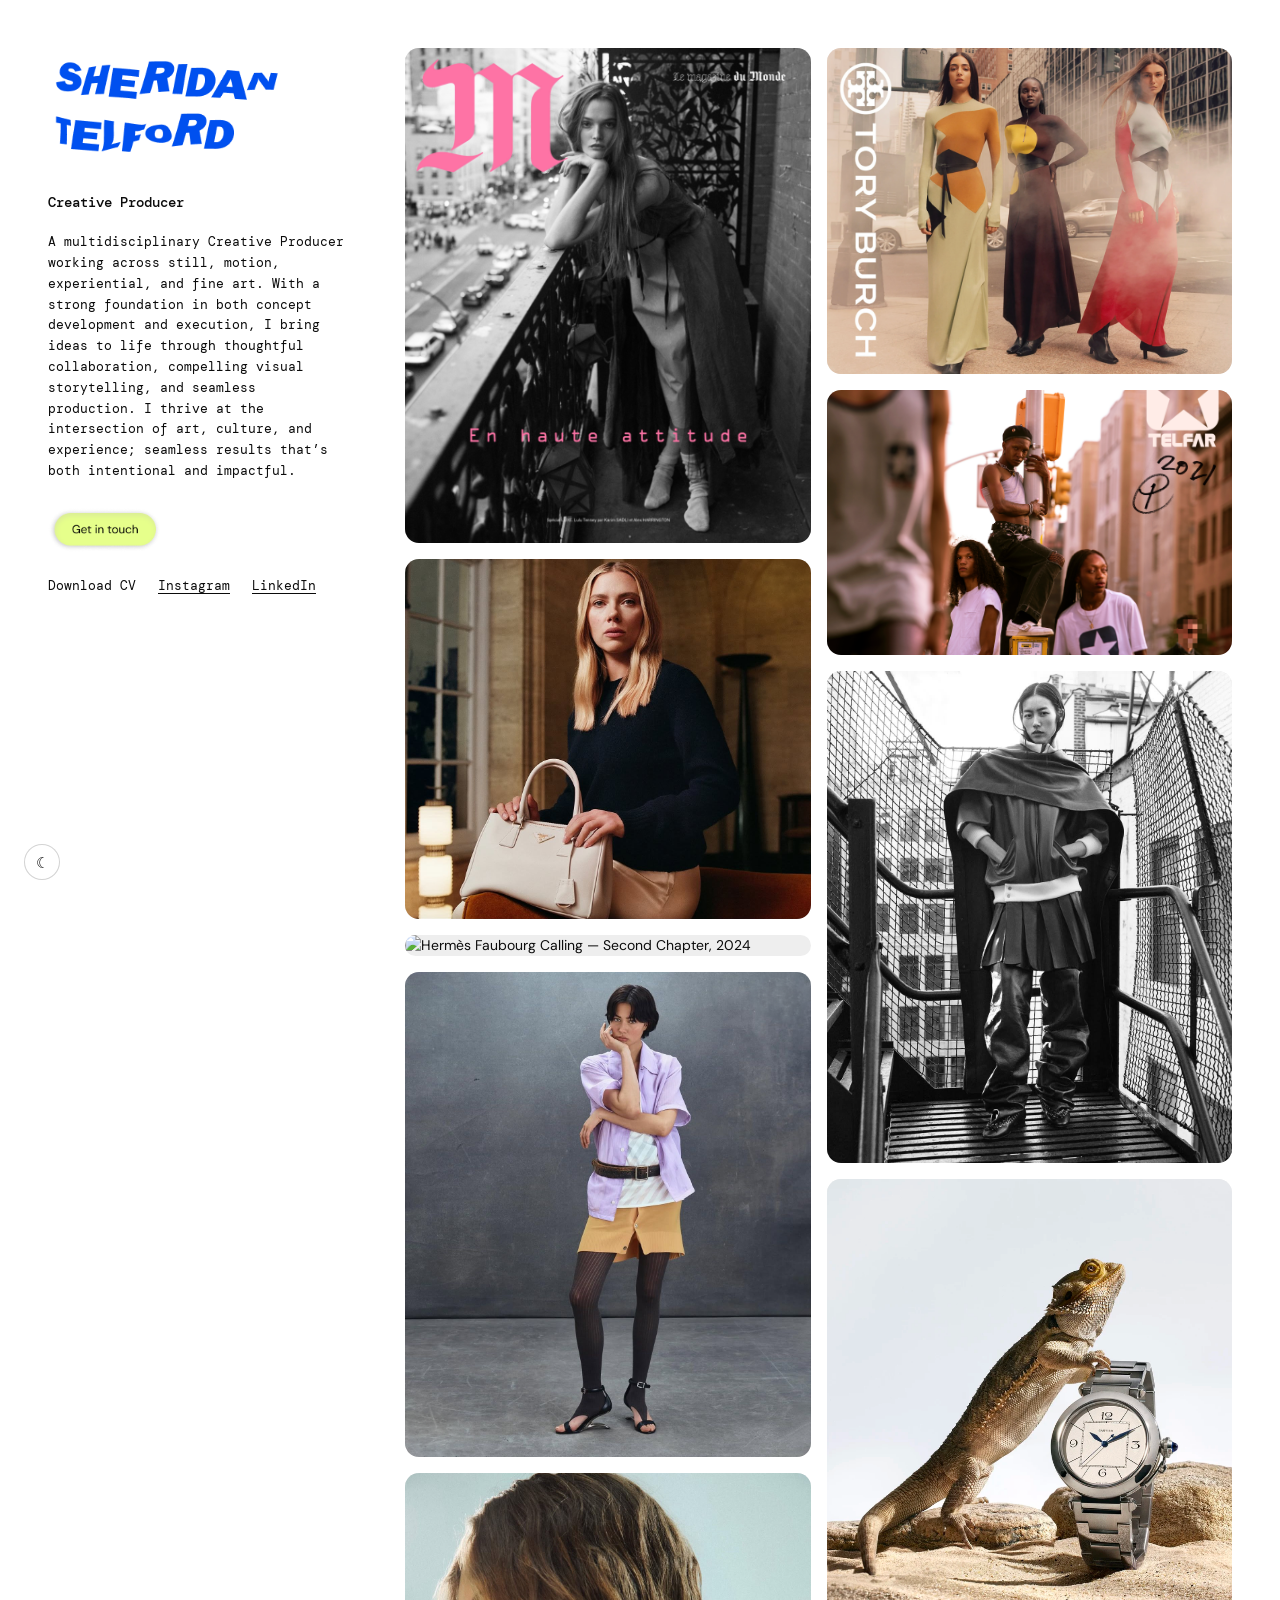
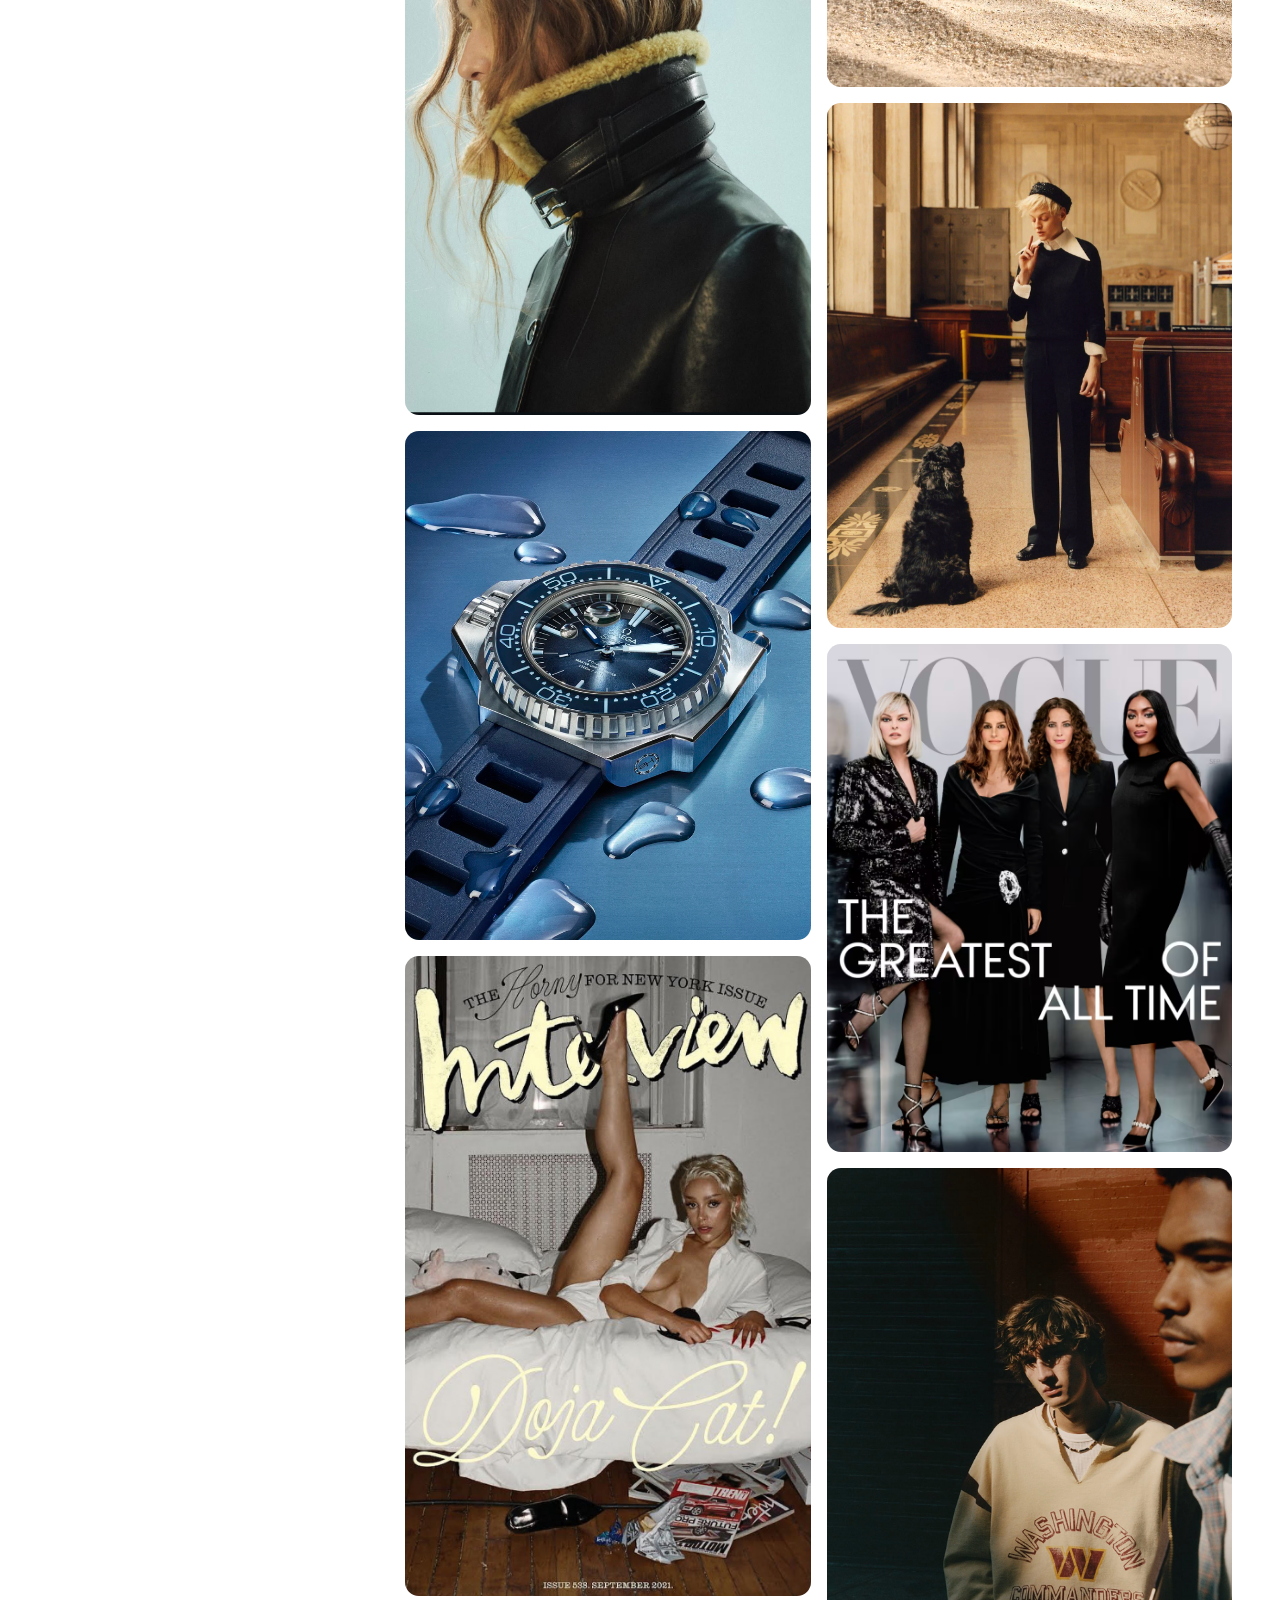
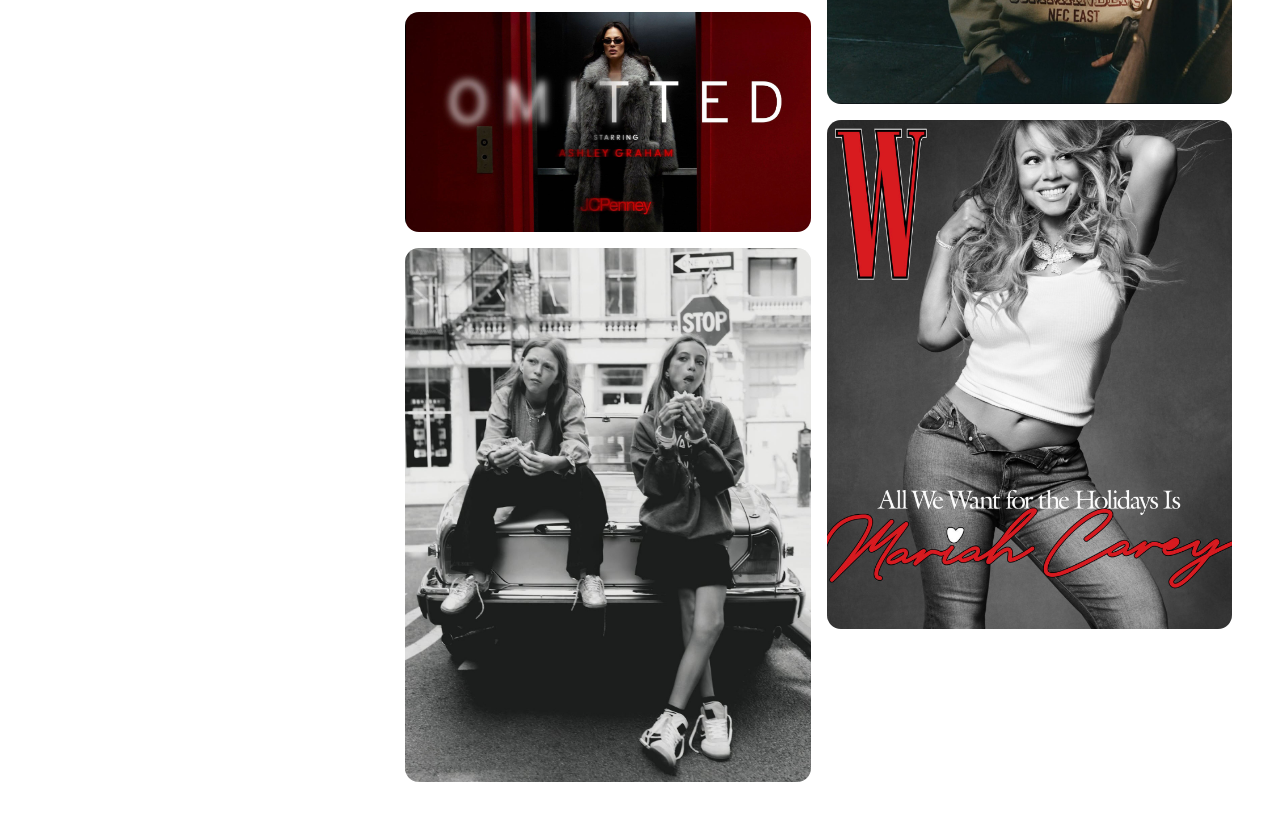
==== index.html @ d207dd8b "Update index.html" ====
<!DOCTYPE html>
<html lang="en">
<head>
<meta charset="UTF-8" />
<meta name="viewport" content="width=device-width, initial-scale=1.0" />
<title>Sheridan Telford — Creative Producer</title>
<meta name="description" content="Sheridan Telford — a multidisciplinary Creative Producer working across still, motion, experiential, and fine art." />
<meta name="author" content="Sheridan Telford" />
<meta name="theme-color" content="#ffffff" media="(prefers-color-scheme: light)" />
<meta name="theme-color" content="#0b0b0b" media="(prefers-color-scheme: dark)" />

<meta property="og:type" content="website" />
<meta property="og:title" content="Sheridan Telford — Creative Producer" />
<meta property="og:description" content="A multidisciplinary Creative Producer working across still, motion, experiential, and fine art." />
<meta property="og:image" content="SheridanTelford_logo.png" />

<meta name="twitter:card" content="summary_large_image" />
<meta name="twitter:title" content="Sheridan Telford — Creative Producer" />
<meta name="twitter:description" content="A multidisciplinary Creative Producer working across still, motion, experiential, and fine art." />
<meta name="twitter:image" content="SheridanTelford_logo.png" />

<link rel="icon" type="image/png" href="SheridanTelford_logo.png" />
<link rel="apple-touch-icon" href="SheridanTelford_logo.png" />

<link rel="preconnect" href="https://fonts.googleapis.com">
<link rel="preconnect" href="https://fonts.gstatic.com" crossorigin>
<link href="https://fonts.googleapis.com/css2?family=DM+Mono:wght@400;500&family=DM+Sans:wght@400;500;700&display=swap" rel="stylesheet">
<link rel="stylesheet" href="styles.css" />
<script>
  // Flash-of-wrong-theme guard — set before body paints
  (function () {
    try {
      var s = localStorage.getItem("theme");
      var d = window.matchMedia("(prefers-color-scheme: dark)").matches;
      document.documentElement.setAttribute("data-theme", s || (d ? "dark" : "light"));
    } catch (e) {}
  })();
</script>
</head>
<body>
  <header class="mobile-header">
    <a class="mobile-logo" href="index.html" aria-label="Sheridan Telford — home">
      <img src="SheridanTelford_logo.png" alt="Sheridan Telford" />
    </a>
    <div class="mobile-header-actions">
      <button class="theme-toggle" type="button" aria-label="Toggle theme">☾</button>
      <button class="menu-toggle" type="button" aria-label="Open menu" aria-controls="sidebar" aria-expanded="false">
        <span></span><span></span><span></span>
      </button>
    </div>
  </header>
  <div class="sidebar-backdrop" hidden></div>
  <button class="theme-toggle" type="button" aria-label="Toggle theme">☾</button>
  <main class="layout">
    <aside class="sidebar" id="sidebar">
      <button class="sidebar-close" type="button" aria-label="Close menu">×</button>
      <h1 class="logo">
        <img src="SheridanTelford_logo.png" alt="Sheridan Telford" />
      </h1>
      <p class="role">Creative Producer</p>
      <p class="bio">
        A multidisciplinary Creative Producer working across still, motion,
        experiential, and fine art. With a strong foundation in both concept
        development and execution, I bring ideas to life through thoughtful
        collaboration, compelling visual storytelling, and seamless production.
        I thrive at the intersection of art, culture, and experience; seamless
        results that&rsquo;s both intentional and impactful.
      </p>
      <a href="mailto:sheridan.telford@gmail.com" class="cta" aria-label="Get in touch">
        <img src="button.png" alt="Get in touch" />
      </a>
      <nav class="links">
        <a href="#" download>Download CV</a>
        <a href="https://instagram.com/sheridantelford__" target="_blank" rel="noopener">Instagram</a>
        <a href="https://linkedin.com/in/sheridan-telford" target="_blank" rel="noopener">LinkedIn</a>
      </nav>
    </aside>

    <section class="gallery">
      <div class="column">
        <figure class="card" data-label="M Le Monde — Karim Sadli">
          <img src="MleMonde_KarimSadli.png" alt="M Le Monde by Karim Sadli" loading="lazy" />
          <figcaption>M Le Monde — Karim Sadli</figcaption>
        </figure>
        <figure class="card" data-label="Prada Galleria — with Scarlett Johansson">
          <img src="PradaGalleria_SJ.png" alt="Prada Galleria campaign with Scarlett Johansson" loading="lazy" />
          <figcaption>Prada Galleria — with Scarlett Johansson</figcaption>
          <a class="card-link" href="prada.html" aria-label="Open Prada Galleria project"></a>
        </figure>
        <figure class="card" data-label="Hermès — Faubourg Calling, Second Chapter">
          <img src="Hermes_FaubourgCalling.png" alt="Hermès Faubourg Calling — Second Chapter, 2024" loading="lazy" />
          <figcaption>Hermès — Faubourg Calling, Second Chapter</figcaption>
        </figure>
        <figure class="card" data-label="Ouer">
          <img src="Ouer_002.png" alt="Ouer" loading="lazy" />
          <figcaption>Ouer</figcaption>
        </figure>
        <figure class="card" data-label="Khaite">
          <img src="Khaite_2.jpg" alt="Khaite" loading="lazy" />
          <figcaption>Khaite</figcaption>
        </figure>
        <figure class="card" data-label="Hodinkee — Vintage Ads">
          <img src="Hodinkee_VintageAds_04.png" alt="Hodinkee Vintage Ads" loading="lazy" />
          <figcaption>Hodinkee — Vintage Ads</figcaption>
        </figure>
        <figure class="card" data-label="Interview Magazine — Doja Cat">
          <img src="doja.jpg" alt="Interview Magazine Doja Cat" loading="lazy" />
          <figcaption>Interview Magazine — Doja Cat</figcaption>
        </figure>
        <figure class="card short" data-label="JCPenney — Omitted with Ashley Graham">
          <img src="AshleyGraham_Omitted.png" alt="Ashley Graham JCPenney Omitted" loading="lazy" />
          <figcaption>JCPenney — Omitted with Ashley Graham</figcaption>
        </figure>
        <figure class="card" data-label="Zara Kids">
          <img src="ZaraKids1.jpg" alt="Zara Kids" loading="lazy" />
          <figcaption>Zara Kids</figcaption>
        </figure>
      </div>

      <div class="column">
        <figure class="card" data-label="Tory Burch — 2022">
          <img src="ToryBurch_2022_002.png" alt="Tory Burch 2022" loading="lazy" />
          <figcaption>Tory Burch — 2022</figcaption>
        </figure>
        <figure class="card" data-label="Telfar × Converse">
          <img src="Telfar_x_Converse.png" alt="Telfar x Converse" loading="lazy" />
          <figcaption>Telfar × Converse</figcaption>
        </figure>
        <figure class="card" data-label="M Le Monde — Karim Sadli">
          <img src="MleMonde_KarimSadli_01.jpg" alt="M Le Monde by Karim Sadli" loading="lazy" />
          <figcaption>M Le Monde — Karim Sadli</figcaption>
        </figure>
        <figure class="card" data-label="Hodinkee — Vintage Ads">
          <img src="Hodinkee_VintageAds_05.png" alt="Hodinkee Vintage Ads" loading="lazy" />
          <figcaption>Hodinkee — Vintage Ads</figcaption>
        </figure>
        <figure class="card" data-label="Vogue — Emma Corrin">
          <img src="Vogue_Emma_004.png" alt="Vogue Emma Corrin" loading="lazy" />
          <figcaption>Vogue — Emma Corrin</figcaption>
        </figure>
        <figure class="card" data-label="Vogue September 2023">
          <img src="Vogue_Sept2023.png" alt="Vogue September 2023" loading="lazy" />
          <figcaption>Vogue September 2023</figcaption>
        </figure>
        <figure class="card" data-label="Zara Men">
          <img src="ZaraMen.jpg" alt="Zara Men" loading="lazy" />
          <figcaption>Zara Men</figcaption>
        </figure>
        <figure class="card" data-label="W Magazine — Mariah Carey">
          <img src="MC_WMag.png" alt="W Magazine Mariah Carey" loading="lazy" />
          <figcaption>W Magazine — Mariah Carey</figcaption>
        </figure>
      </div>
    </section>
  </main>
  <script src="script.js"></script>
</body>
</html>
---- styles.css ----
:root {
  --bg: #ffffff;
  --text: #0b0b0b;
  --muted: #5a5a5a;
  --accent: #1f6bff;
  --card-bg: #eee;
  --skeleton-1: #ececec;
  --skeleton-2: #f7f7f7;
  --caption-bg: rgba(0,0,0,0.72);
  --caption-fg: #ffffff;
  --logo-filter: none;
  --radius: 14px;
  --sidebar-w: 405px;
  --gutter: 16px;
  --pad: 48px;
}

[data-theme="dark"] {
  --bg: #0b0b0b;
  --text: #f2f2f2;
  --muted: #9a9a9a;
  --accent: #6fa2ff;
  --card-bg: #1a1a1a;
  --skeleton-1: #181818;
  --skeleton-2: #242424;
  --caption-bg: rgba(255,255,255,0.9);
  --caption-fg: #0b0b0b;
  --logo-filter: invert(1) hue-rotate(180deg);
}

* { box-sizing: border-box; }

html {
  scroll-behavior: smooth;
}

html, body {
  margin: 0;
  padding: 0;
  background: var(--bg);
  color: var(--text);
  font-family: "DM Sans", system-ui, -apple-system, Segoe UI, Roboto, sans-serif;
  font-size: 14px;
  line-height: 1.55;
  -webkit-font-smoothing: antialiased;
  transition: background .28s ease, color .28s ease;
}

a { color: inherit; }

.layout {
  min-height: 100vh;
  display: grid;
  grid-template-columns: var(--sidebar-w) 1fr;
  gap: 0;
}

/* ---------- Sidebar ---------- */
.sidebar {
  position: sticky;
  top: 0;
  align-self: start;
  height: 100vh;
  padding: var(--pad);
  display: flex;
  flex-direction: column;
  gap: 18px;
  overflow: hidden;
}

.logo {
  margin: 0 0 6px;
  line-height: 0;
}
.logo img {
  display: block;
  width: 100%;
  max-width: 260px;
  height: auto;
}

.role {
  font-family: "DM Mono", ui-monospace, monospace;
  font-size: 14px;
  font-weight: 500;
  margin: 0;
}

.bio {
  font-family: "DM Mono", ui-monospace, monospace;
  font-size: 13px;
  line-height: 1.6;
  color: var(--text);
  margin: 0;
  max-width: 300px;
}

.cta {
  margin-top: 8px;
  display: inline-block;
  width: fit-content;
  line-height: 0;
  transition: transform .18s ease;
}
.cta img {
  display: block;
  height: 44px;
  width: auto;
}
.cta:hover { transform: translateY(-1px); }

.links {
  margin-top: 6px;
  display: flex;
  gap: 22px;
  font-family: "DM Mono", ui-monospace, monospace;
  font-size: 13px;
}
.links a {
  text-decoration: none;
  position: relative;
}
.links a:not(:first-child) { text-decoration: underline; text-underline-offset: 3px; }
.links a:hover { color: var(--accent); }

/* ---------- Theme toggle ---------- */
.theme-toggle {
  position: fixed;
  bottom: 20px;
  left: 24px;
  z-index: 20;
  width: 36px;
  height: 36px;
  border-radius: 50%;
  border: 1px solid color-mix(in srgb, var(--text) 18%, transparent);
  background: var(--bg);
  color: var(--text);
  cursor: pointer;
  display: grid;
  place-items: center;
  font-size: 15px;
  line-height: 1;
  transition: transform .2s ease, background .2s ease, border-color .2s ease;
}
.theme-toggle:hover { transform: rotate(12deg); }

/* ---------- Gallery ---------- */
.gallery {
  padding: var(--pad) var(--pad) var(--pad) 0;
  display: grid;
  grid-template-columns: 1fr 1fr;
  gap: var(--gutter);
}

.column {
  display: flex;
  flex-direction: column;
  gap: var(--gutter);
}

.card {
  position: relative;
  margin: 0;
  overflow: hidden;
  border-radius: var(--radius);
  background: var(--card-bg);
  cursor: pointer;

  opacity: 0;
  transform: translateY(24px);
  transition: opacity .7s ease, transform .7s cubic-bezier(.2,.7,.2,1);
}
.card.revealed { opacity: 1; transform: translateY(0); }

/* Skeleton shimmer while image loads */
.card::before {
  content: "";
  position: absolute;
  inset: 0;
  background: linear-gradient(
    90deg,
    var(--skeleton-1) 0%,
    var(--skeleton-2) 50%,
    var(--skeleton-1) 100%
  );
  background-size: 200% 100%;
  animation: shimmer 1.6s linear infinite;
  opacity: 1;
  transition: opacity .35s ease;
  z-index: 1;
  pointer-events: none;
}
.card.loaded::before { opacity: 0; }

@keyframes shimmer {
  0%   { background-position: 200% 0; }
  100% { background-position: -200% 0; }
}

.card img {
  position: relative;
  z-index: 2;
  width: 100%;
  height: auto;
  object-fit: cover;
  display: block;
  opacity: 0;
  transition: transform .6s cubic-bezier(.2,.7,.2,1), opacity .45s ease;
}
.card.loaded img { opacity: 1; }
.card:hover img { transform: scale(1.03); }

.card figcaption {
  position: absolute;
  z-index: 3;
  left: 12px;
  bottom: 12px;
  padding: 6px 10px;
  background: var(--caption-bg);
  color: var(--caption-fg);
  font-family: "DM Mono", ui-monospace, monospace;
  font-size: 11px;
  letter-spacing: 0.02em;
  border-radius: 6px;
  opacity: 0;
  transform: translateY(4px);
  transition: opacity .22s ease, transform .22s ease;
  pointer-events: none;
  max-width: calc(100% - 24px);
  white-space: nowrap;
  overflow: hidden;
  text-overflow: ellipsis;
}
.card:hover figcaption,
.card:focus-visible figcaption,
.card:focus-within figcaption {
  opacity: 1;
  transform: translateY(0);
}

.card-link {
  position: absolute;
  inset: 0;
  z-index: 4;
  display: block;
  text-indent: -9999px;
  overflow: hidden;
  border-radius: inherit;
}
.card-link:focus-visible {
  outline: 2px solid var(--accent);
  outline-offset: 2px;
}

/* Dark mode logo inversion (if logo is dark artwork on transparent bg) */
[data-theme="dark"] .logo img {
  filter: var(--logo-filter);
}

/* ---------- Mobile drawer controls ---------- */
.mobile-header,
.menu-toggle,
.sidebar-close,
.sidebar-backdrop {
  display: none;
}

/* ---------- Responsive ---------- */
@media (max-width: 960px) {
  :root { --pad: 24px; }

  .layout {
    grid-template-columns: 1fr;
  }

  /* Sidebar becomes an off-canvas drawer */
  .sidebar {
    position: fixed;
    top: 0;
    left: 0;
    height: 100vh;
    width: min(340px, 88vw);
    max-width: 100%;
    z-index: 40;
    background: var(--bg);
    padding: 80px var(--pad) var(--pad);
    overflow-y: auto;
    box-shadow: 0 24px 60px -20px rgba(0, 0, 0, 0.35);
    transform: translateX(-100%);
    transition: transform .35s cubic-bezier(.2,.7,.2,1);
    will-change: transform;
  }
  .sidebar.open { transform: translateX(0); }

  /* Mobile top header (hamburger + logo) */
  .mobile-header {
    position: fixed;
    top: 0;
    left: 0;
    right: 0;
    z-index: 45;
    display: flex;
    align-items: center;
    justify-content: space-between;
    gap: 14px;
    padding: 12px 16px;
    background: color-mix(in srgb, var(--bg) 85%, transparent);
    backdrop-filter: blur(10px);
    -webkit-backdrop-filter: blur(10px);
    border-bottom: 1px solid color-mix(in srgb, var(--text) 8%, transparent);
    min-height: 72px;
  }
  .mobile-logo {
    display: inline-block;
    line-height: 0;
  }
  .mobile-logo img {
    display: block;
    height: 48px;
    width: auto;
    transition: opacity .2s ease;
  }
  [data-theme="dark"] .mobile-logo img { filter: var(--logo-filter); }

  /* Hide header logo while drawer is open (drawer has its own logo) */
  body.drawer-open .mobile-logo {
    opacity: 0;
    pointer-events: none;
  }

  /* Hamburger */
  .menu-toggle {
    position: relative;
    top: auto;
    left: auto;
    z-index: 50;
    width: 40px;
    height: 40px;
    display: grid;
    grid-template-rows: repeat(3, 2px);
    align-content: center;
    justify-items: center;
    gap: 5px;
    border-radius: 50%;
    border: 1px solid color-mix(in srgb, var(--text) 18%, transparent);
    background: var(--bg);
    color: var(--text);
    cursor: pointer;
    padding: 0;
    transition: transform .2s ease, background .2s ease;
  }
  .menu-toggle span {
    display: block;
    width: 16px;
    height: 2px;
    background: currentColor;
    border-radius: 2px;
    transition: transform .28s ease, opacity .2s ease;
  }
  .menu-toggle[aria-expanded="true"] span:nth-child(1) {
    transform: translateY(7px) rotate(45deg);
  }
  .menu-toggle[aria-expanded="true"] span:nth-child(2) {
    opacity: 0;
  }
  .menu-toggle[aria-expanded="true"] span:nth-child(3) {
    transform: translateY(-7px) rotate(-45deg);
  }

  /* Close button inside sidebar */
  .sidebar-close {
    display: block;
    position: absolute;
    top: 12px;
    right: 14px;
    width: 36px;
    height: 36px;
    font-size: 24px;
    line-height: 1;
    background: transparent;
    border: 0;
    color: var(--text);
    cursor: pointer;
    padding: 0;
  }

  /* Backdrop */
  .sidebar-backdrop {
    display: block;
    position: fixed;
    inset: 0;
    z-index: 30;
    background: rgba(0, 0, 0, 0.45);
    opacity: 0;
    pointer-events: none;
    transition: opacity .28s ease;
  }
  .sidebar-backdrop.show {
    opacity: 1;
    pointer-events: auto;
  }

  /* Gallery full-width, pushed below fixed header */
  .gallery {
    padding: 80px var(--pad) var(--pad);
  }

  /* On mobile, use the theme toggle inside the header — hide the fixed one */
  body > .theme-toggle { display: none; }
  .mobile-header-actions {
    display: flex;
    align-items: center;
    gap: 10px;
  }
  .mobile-header-actions .theme-toggle {
    position: relative;
    top: auto;
    right: auto;
    bottom: auto;
    left: auto;
  }

  /* Lock body scroll when drawer open */
  body.drawer-open {
    overflow: hidden;
  }
}

@media (max-width: 520px) {
  .gallery {
    grid-template-columns: 1fr 1fr;
    gap: 10px;
  }
  .card figcaption {
    font-size: 10px;
    left: 8px;
    bottom: 8px;
    padding: 5px 8px;
  }
}

@media (prefers-reduced-motion: reduce) {
  html { scroll-behavior: auto; }
  .card { opacity: 1; transform: none; transition: none; }
  .card::before { animation: none; }
  .card img { transition: opacity .2s ease; }
}
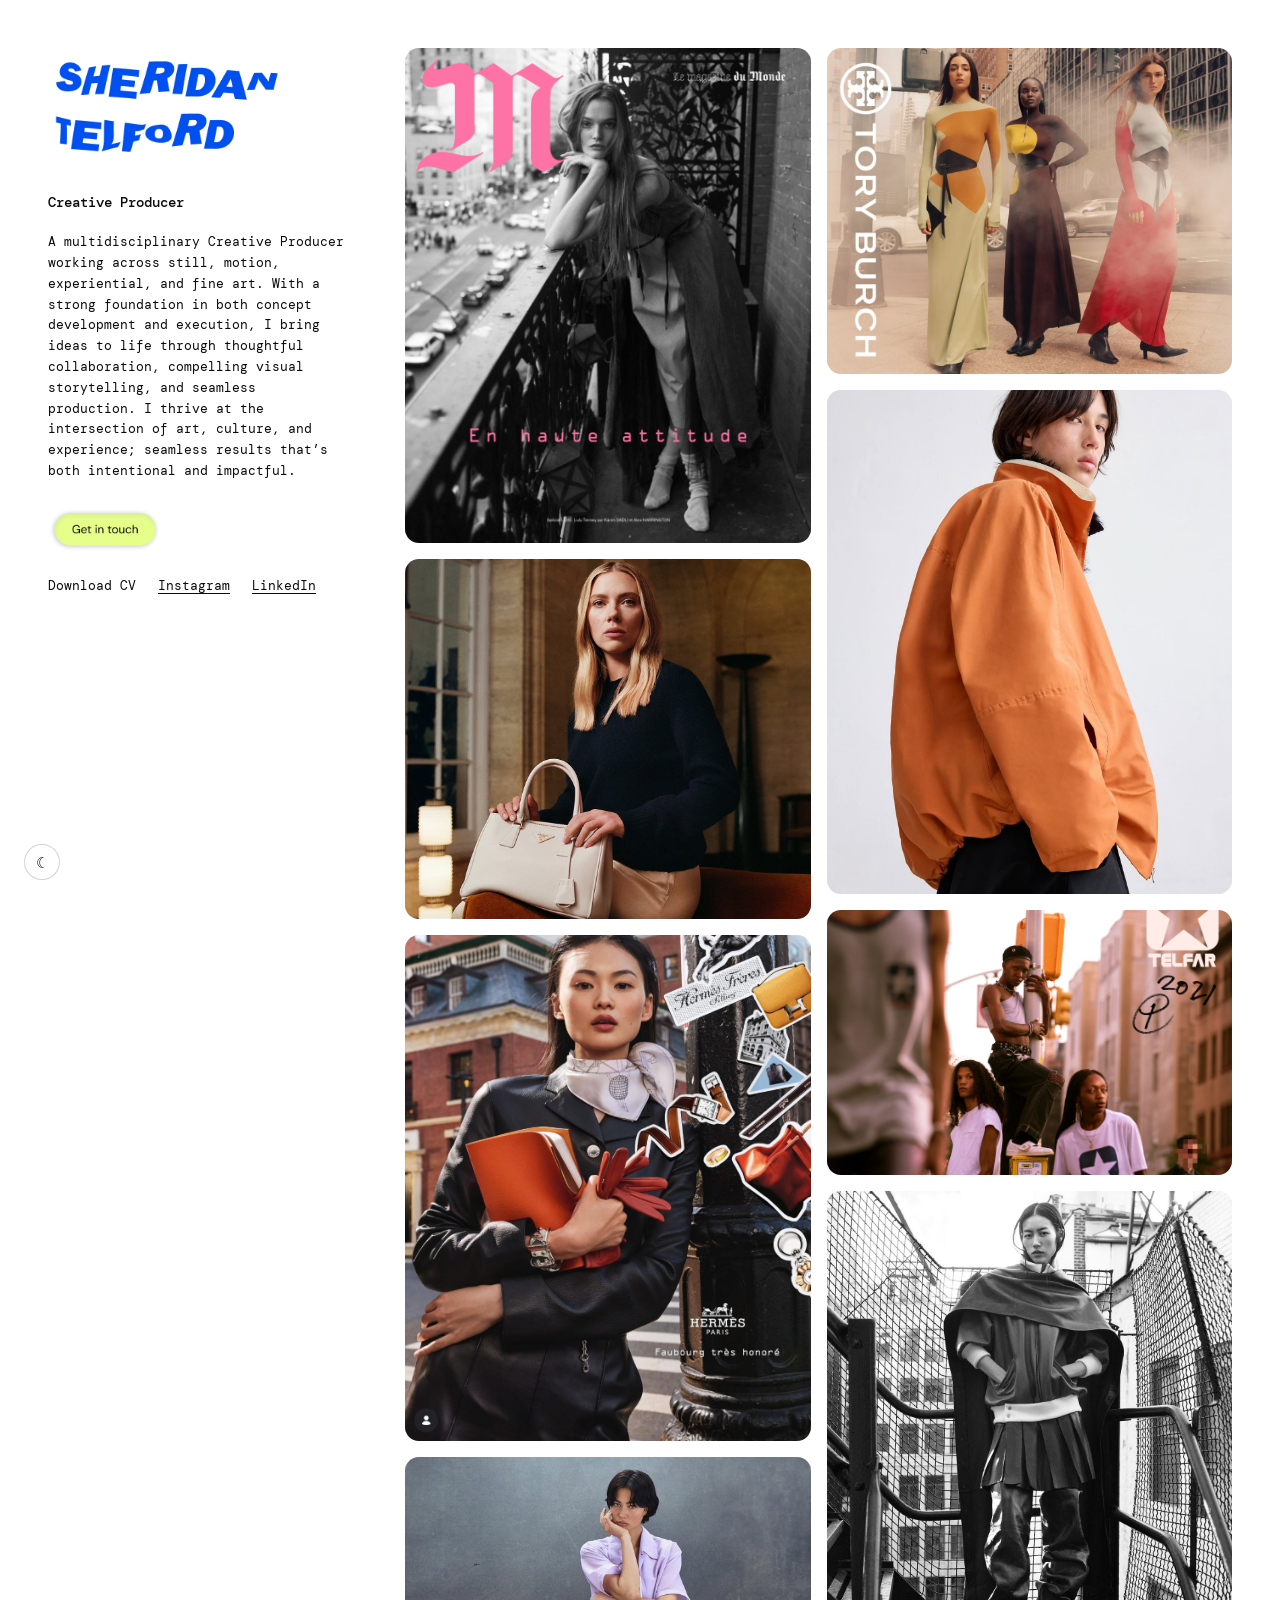
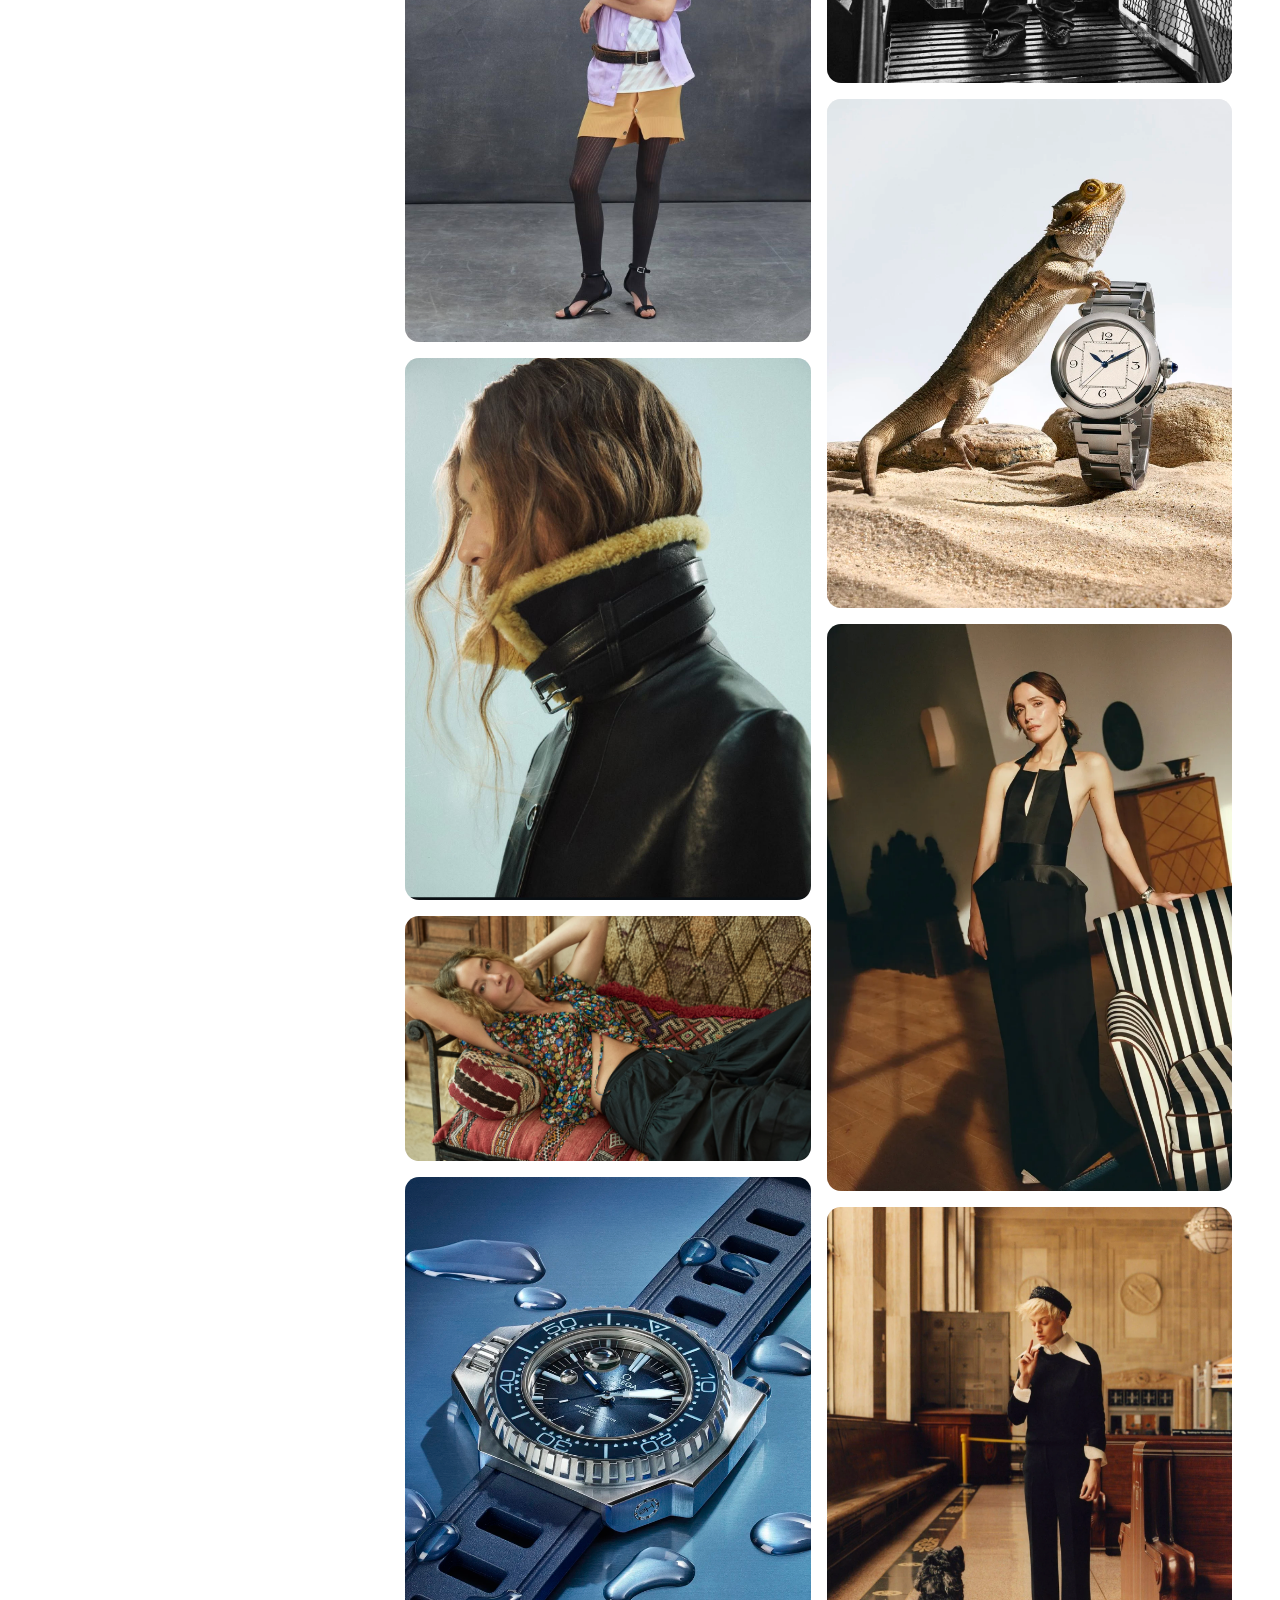
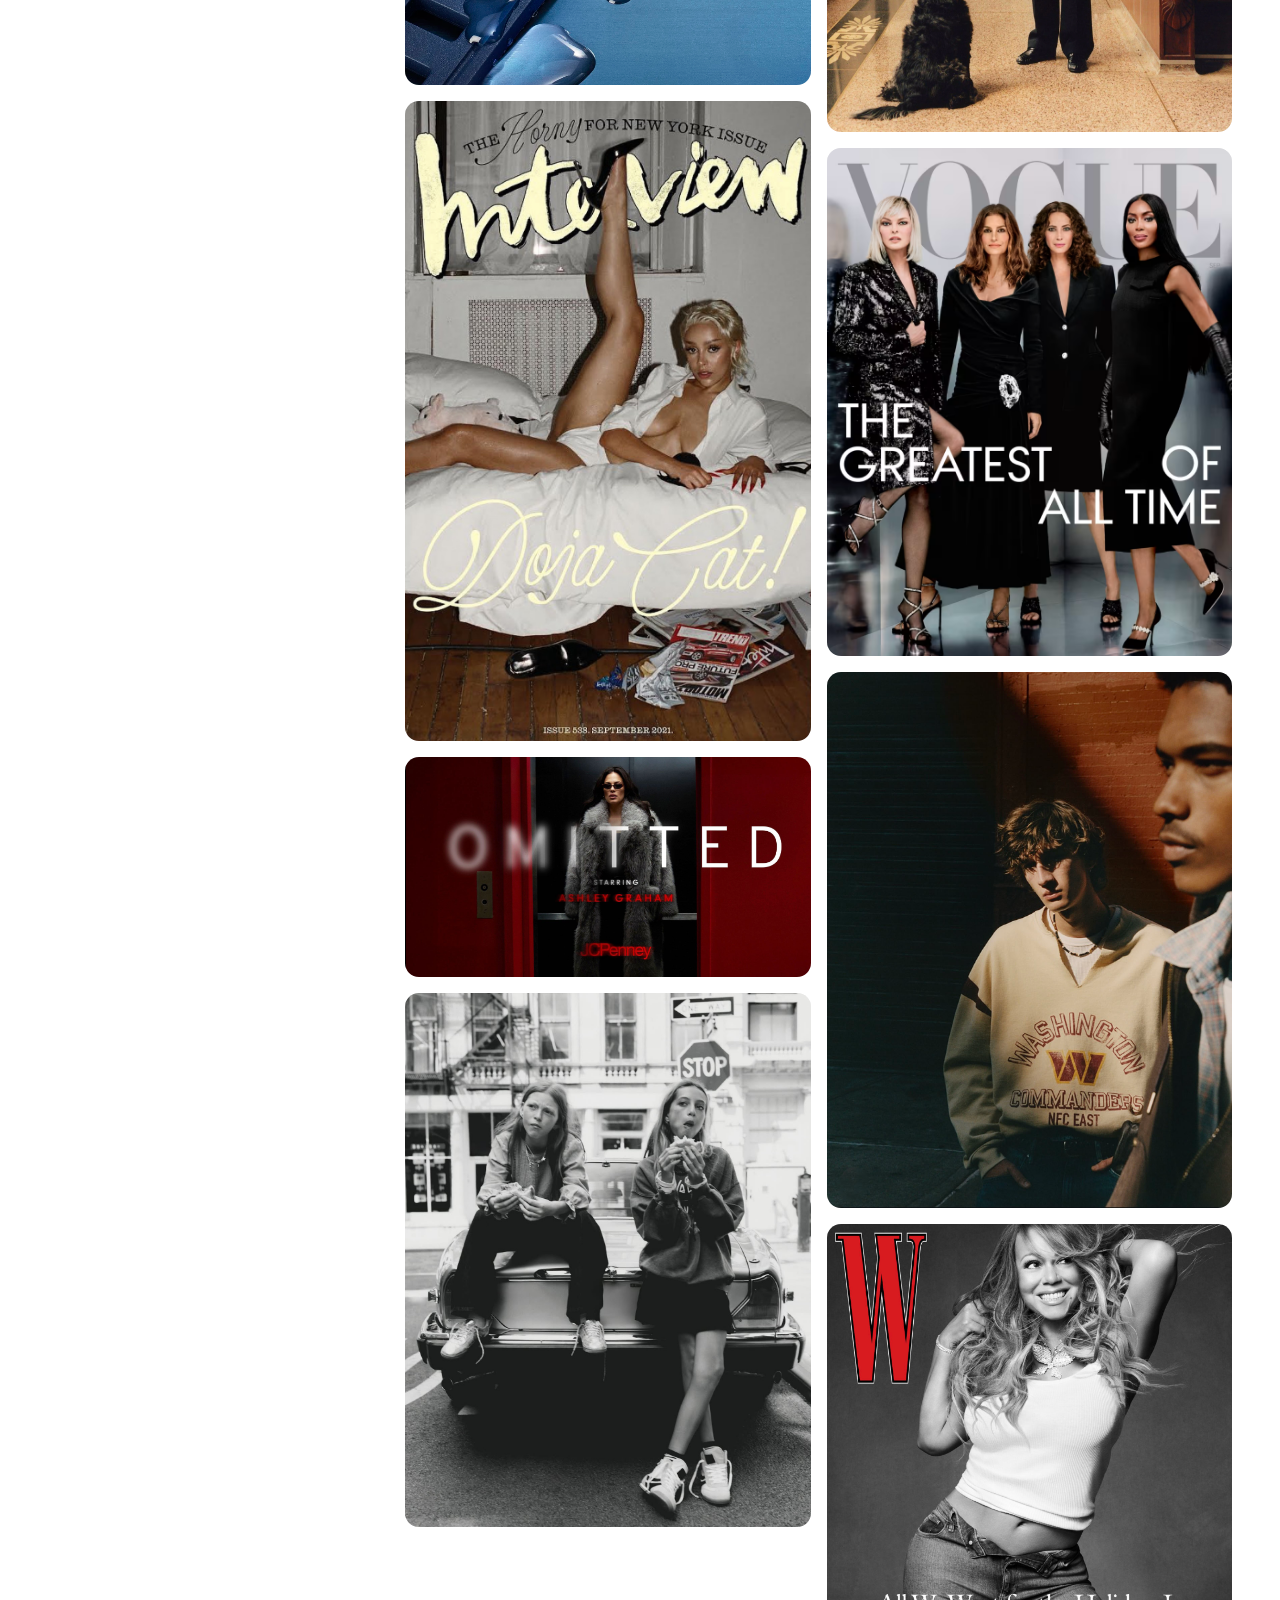
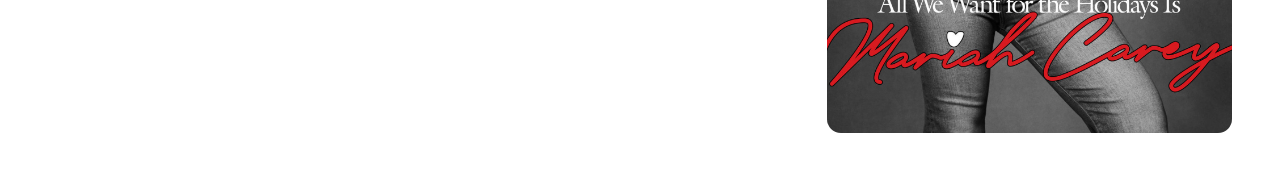
==== commit e26c70aa: "Add files via upload" ====
--- a/index.html
+++ b/index.html
@@ -39,7 +39,7 @@
 </head>
 <body>
   <header class="mobile-header">
-    <a class="mobile-logo" href="index.html" aria-label="Sheridan Telford — home">
+    <a class="mobile-logo" href="#top" aria-label="Back to top">
       <img src="SheridanTelford_logo.png" alt="Sheridan Telford" />
     </a>
     <div class="mobile-header-actions">
@@ -55,7 +55,9 @@
     <aside class="sidebar" id="sidebar">
       <button class="sidebar-close" type="button" aria-label="Close menu">×</button>
       <h1 class="logo">
-        <img src="SheridanTelford_logo.png" alt="Sheridan Telford" />
+        <a href="#top" aria-label="Back to top">
+          <img src="SheridanTelford_logo.png" alt="Sheridan Telford" />
+        </a>
       </h1>
       <p class="role">Creative Producer</p>
       <p class="bio">
@@ -70,7 +72,7 @@
         <img src="button.png" alt="Get in touch" />
       </a>
       <nav class="links">
-        <a href="#" download>Download CV</a>
+        <a href="SheridanTelford_CV_2026.pdf" target="_blank" rel="noopener">Download CV</a>
         <a href="https://instagram.com/sheridantelford__" target="_blank" rel="noopener">Instagram</a>
         <a href="https://linkedin.com/in/sheridan-telford" target="_blank" rel="noopener">LinkedIn</a>
       </nav>
@@ -99,6 +101,10 @@
           <img src="Khaite_2.jpg" alt="Khaite" loading="lazy" />
           <figcaption>Khaite</figcaption>
         </figure>
+        <figure class="card" data-label="Dôen">
+          <img src="Doen2.png" alt="Dôen" loading="lazy" />
+          <figcaption>Dôen</figcaption>
+        </figure>
         <figure class="card" data-label="Hodinkee — Vintage Ads">
           <img src="Hodinkee_VintageAds_04.png" alt="Hodinkee Vintage Ads" loading="lazy" />
           <figcaption>Hodinkee — Vintage Ads</figcaption>
@@ -122,6 +128,10 @@
           <img src="ToryBurch_2022_002.png" alt="Tory Burch 2022" loading="lazy" />
           <figcaption>Tory Burch — 2022</figcaption>
         </figure>
+        <figure class="card" data-label="Ouer">
+          <img src="Ouer003.png" alt="Ouer" loading="lazy" />
+          <figcaption>Ouer</figcaption>
+        </figure>
         <figure class="card" data-label="Telfar × Converse">
           <img src="Telfar_x_Converse.png" alt="Telfar x Converse" loading="lazy" />
           <figcaption>Telfar × Converse</figcaption>
@@ -133,6 +143,10 @@
         <figure class="card" data-label="Hodinkee — Vintage Ads">
           <img src="Hodinkee_VintageAds_05.png" alt="Hodinkee Vintage Ads" loading="lazy" />
           <figcaption>Hodinkee — Vintage Ads</figcaption>
+        </figure>
+        <figure class="card" data-label="The Sunday Times Style — Rose Byrne">
+          <img src="TheSundayTimesStyle_RoseByrne.png" alt="The Sunday Times Style — Rose Byrne" loading="lazy" />
+          <figcaption>The Sunday Times Style — Rose Byrne</figcaption>
         </figure>
         <figure class="card" data-label="Vogue — Emma Corrin">
           <img src="Vogue_Emma_004.png" alt="Vogue Emma Corrin" loading="lazy" />
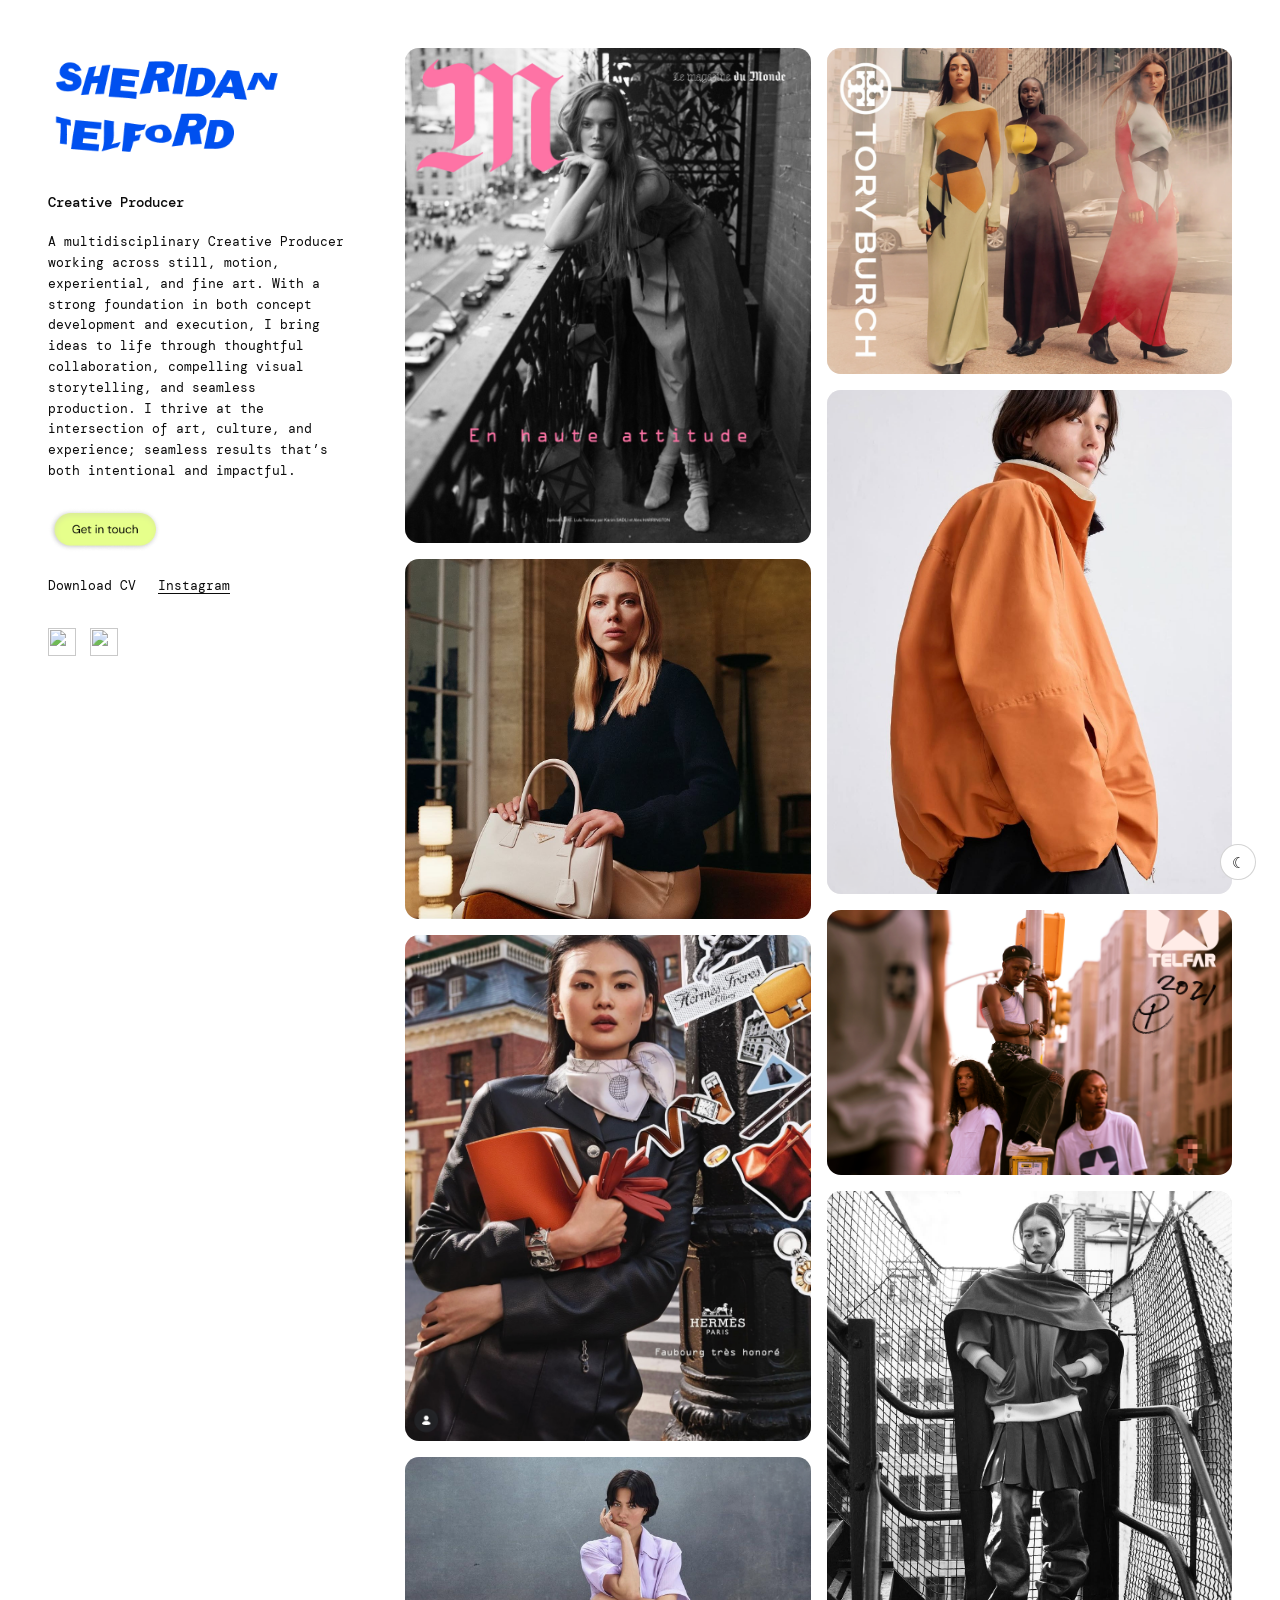
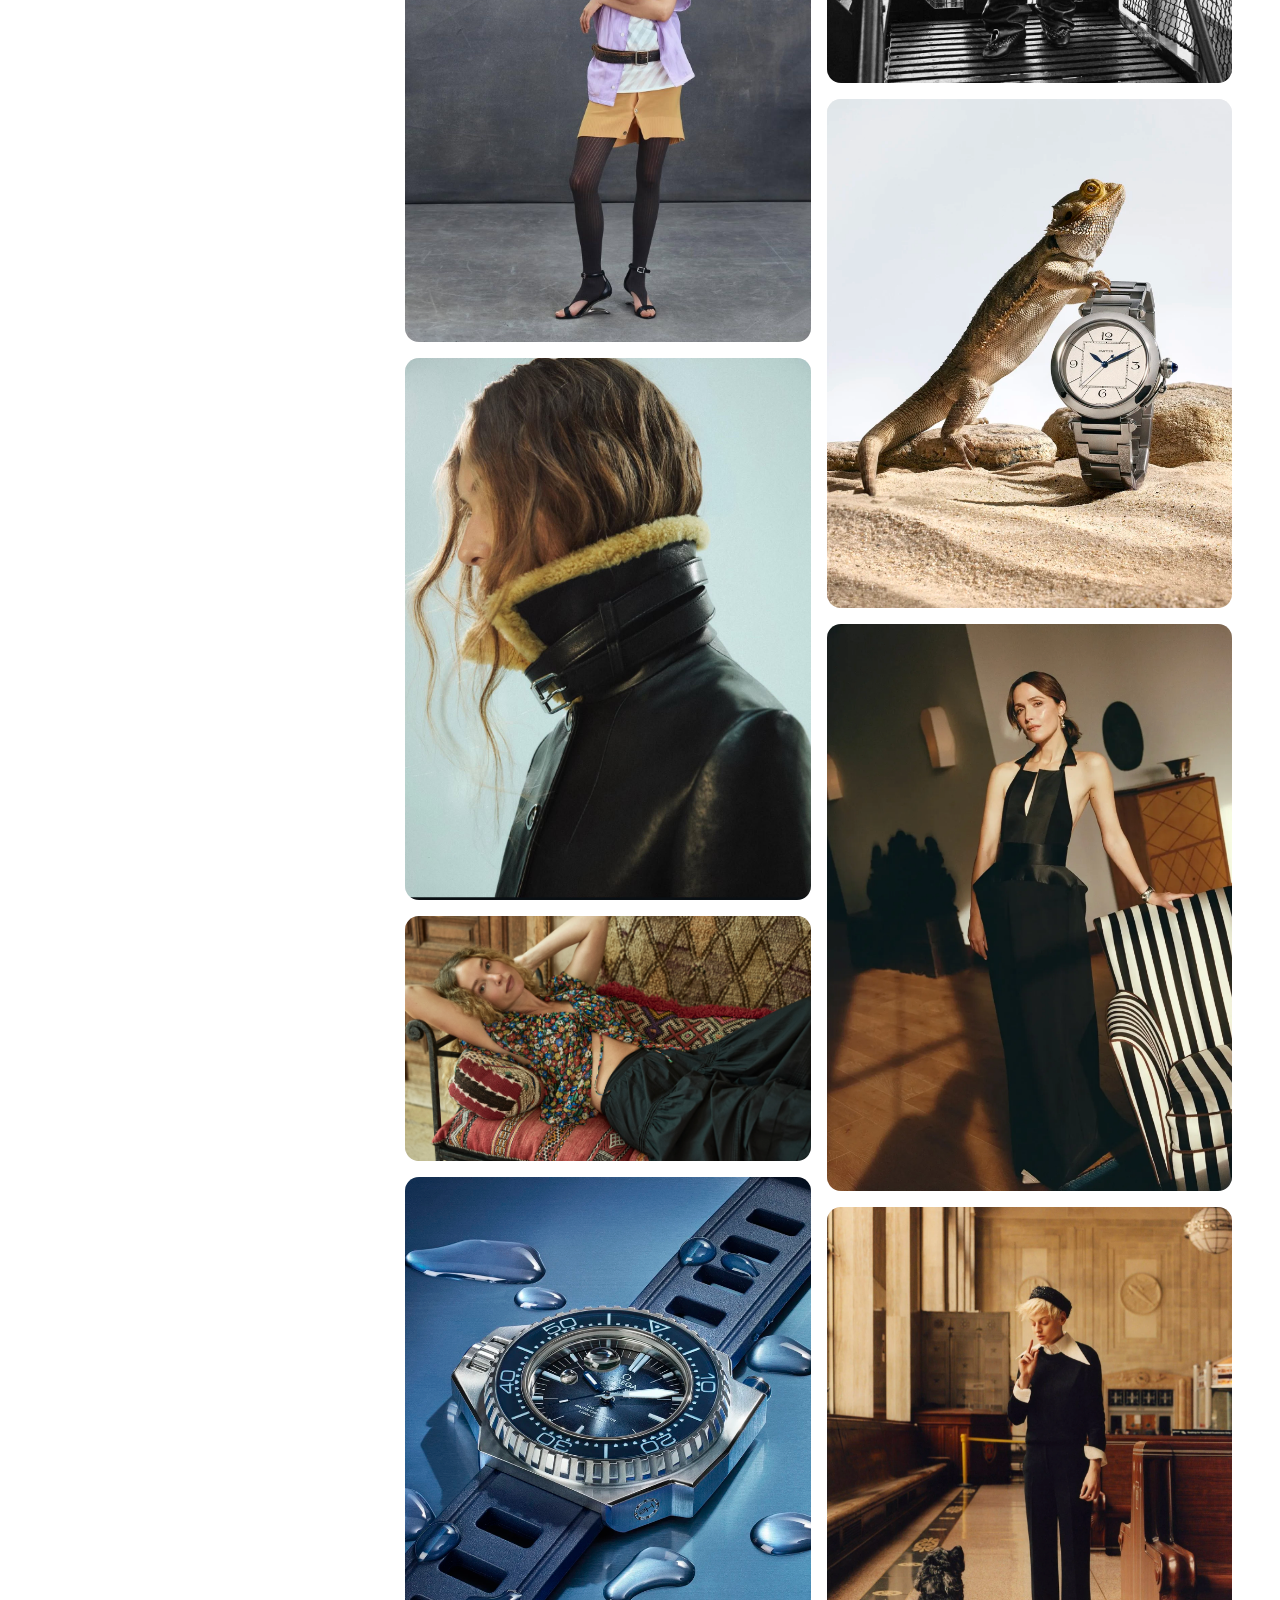
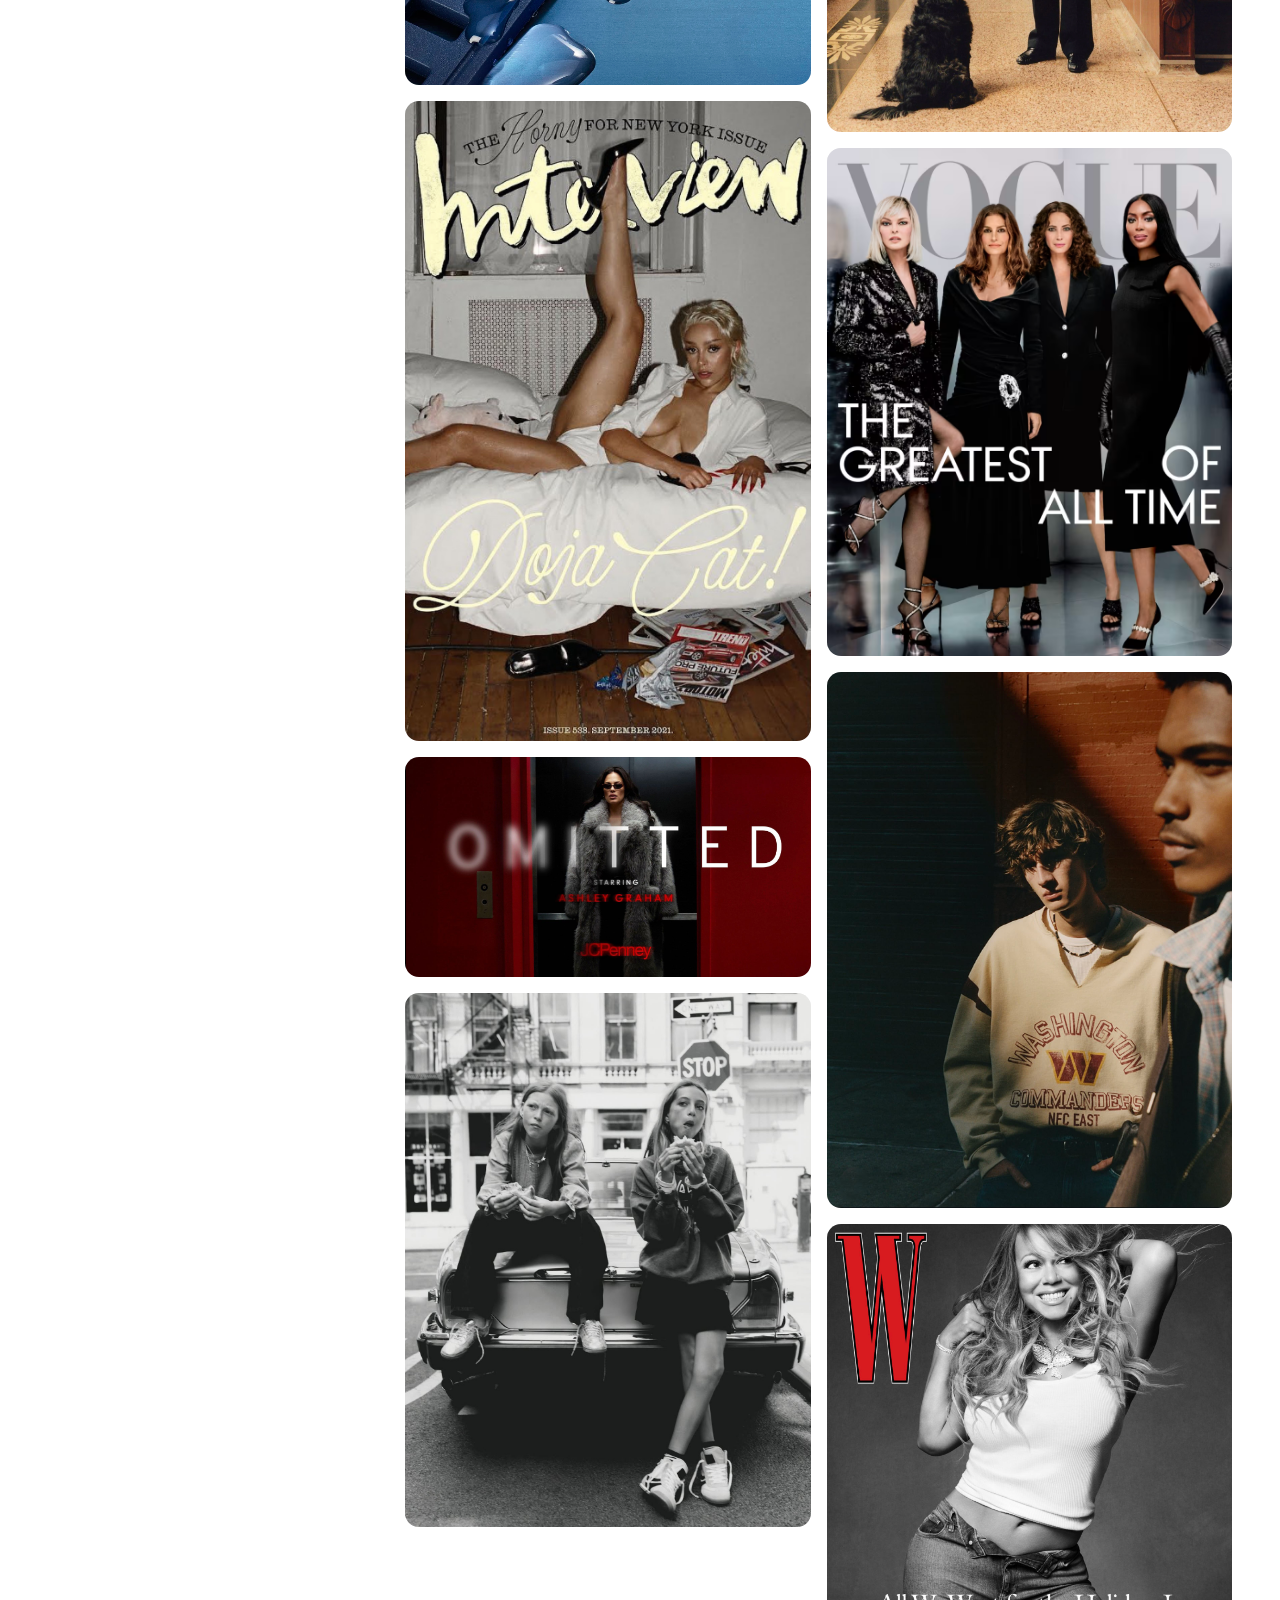
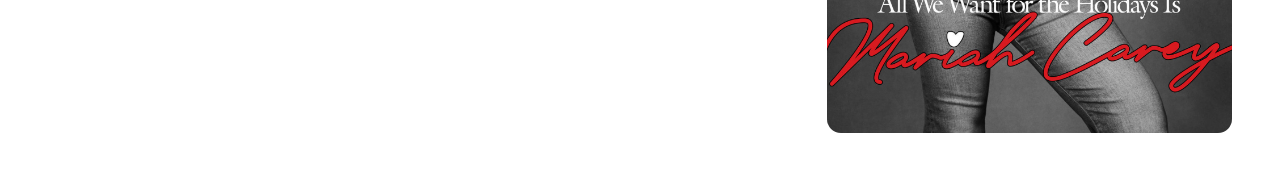
==== commit ce9819c2: "Add files via upload" ====
--- a/index.html
+++ b/index.html
@@ -74,7 +74,14 @@
       <nav class="links">
         <a href="SheridanTelford_CV_2026.pdf" target="_blank" rel="noopener">Download CV</a>
         <a href="https://instagram.com/sheridantelford__" target="_blank" rel="noopener">Instagram</a>
-        <a href="https://linkedin.com/in/sheridan-telford" target="_blank" rel="noopener">LinkedIn</a>
+      </nav>
+      <nav class="socials" aria-label="Social links">
+        <a href="https://www.linkedin.com/in/sheridan-telford" target="_blank" rel="noopener" aria-label="LinkedIn">
+          <img src="linkedin.png" alt="" />
+        </a>
+        <a href="https://open.spotify.com/user/nkcno5gnqf6icuitnf41fzl7r?si=fe01cb085fbd4148" target="_blank" rel="noopener" aria-label="Spotify">
+          <img src="spotify.png" alt="" />
+        </a>
       </nav>
     </aside>
 
--- a/styles.css
+++ b/styles.css
@@ -123,11 +123,40 @@
 .links a:not(:first-child) { text-decoration: underline; text-underline-offset: 3px; }
 .links a:hover { color: var(--accent); }
 
+.socials {
+  margin-top: 14px;
+  display: flex;
+  gap: 14px;
+  align-items: center;
+}
+.socials a {
+  display: inline-flex;
+  width: 28px;
+  height: 28px;
+  align-items: center;
+  justify-content: center;
+  transition: transform .18s ease, opacity .18s ease;
+  opacity: 0.85;
+}
+.socials a:hover {
+  transform: translateY(-2px);
+  opacity: 1;
+}
+.socials img {
+  width: 100%;
+  height: 100%;
+  object-fit: contain;
+  display: block;
+}
+[data-theme="dark"] .socials img {
+  filter: invert(1) brightness(1.1);
+}
+
 /* ---------- Theme toggle ---------- */
 .theme-toggle {
   position: fixed;
   bottom: 20px;
-  left: 24px;
+  right: 24px;
   z-index: 20;
   width: 36px;
   height: 36px;
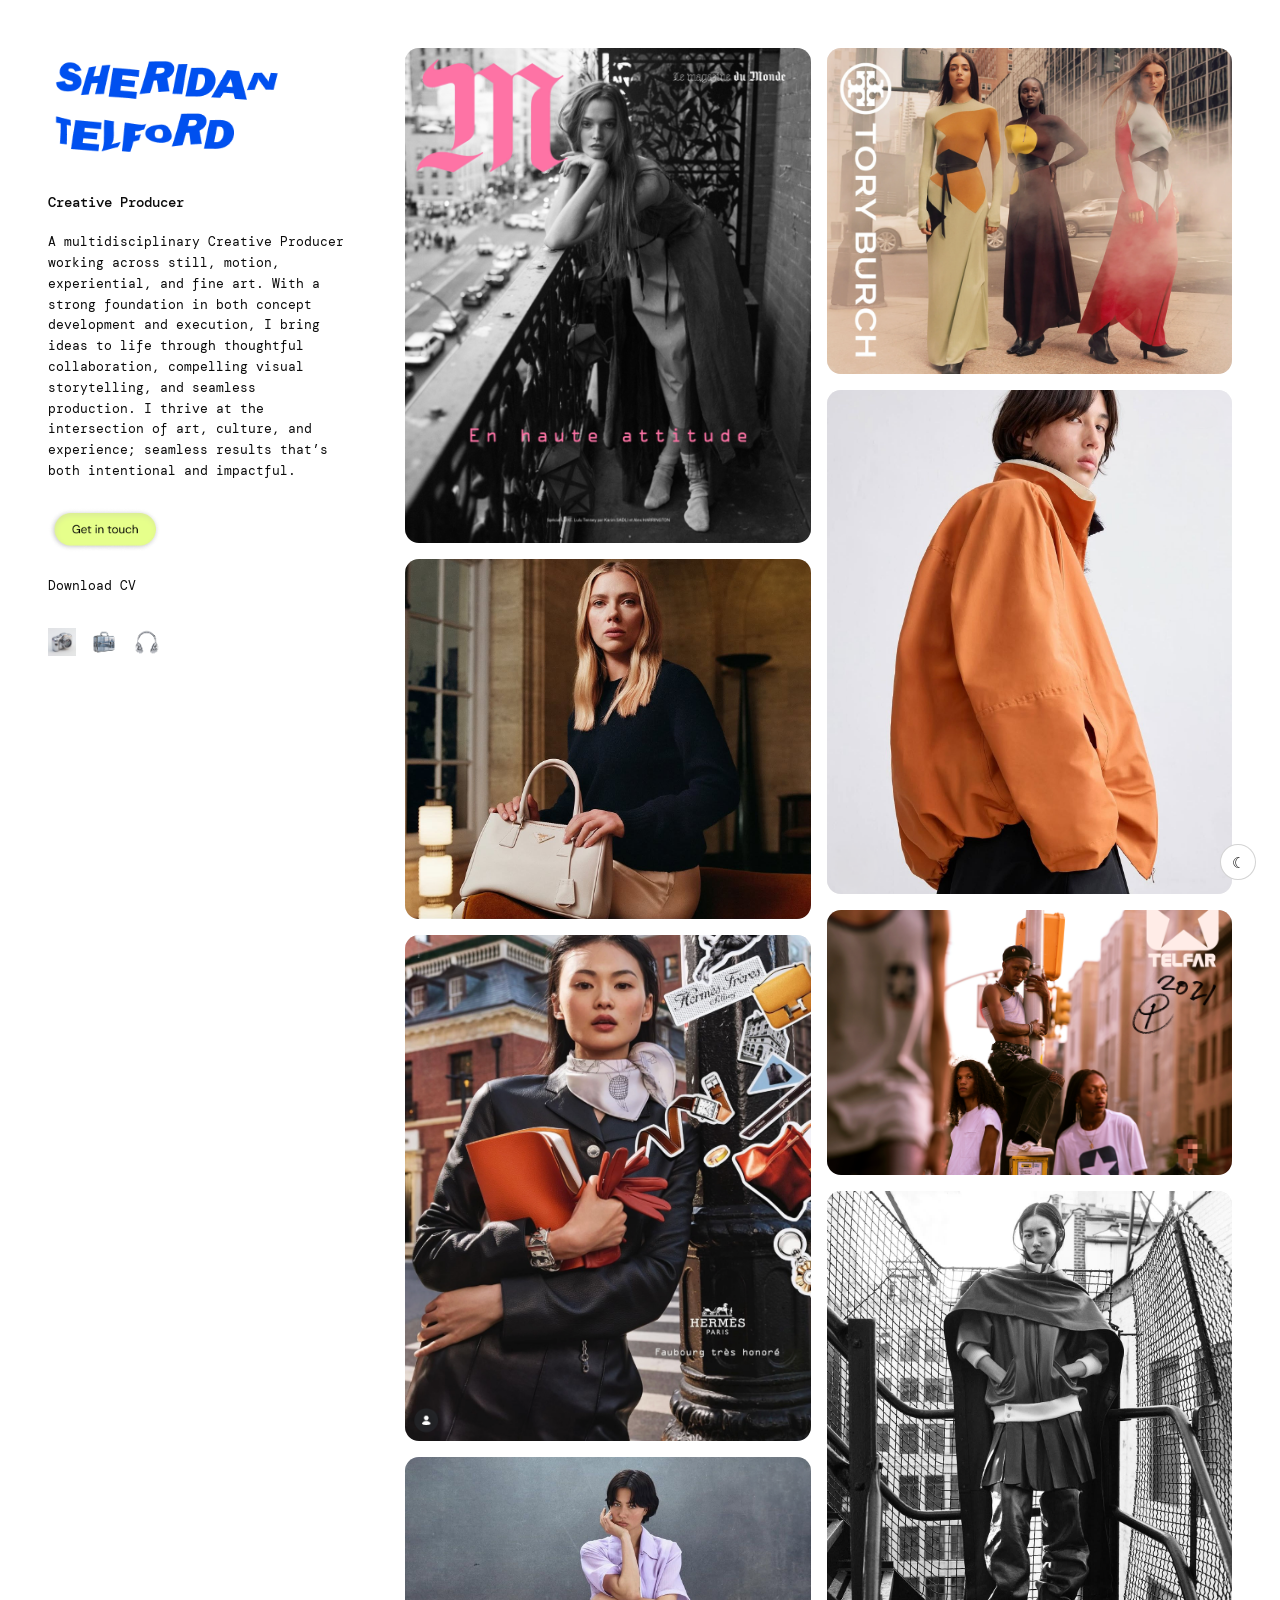
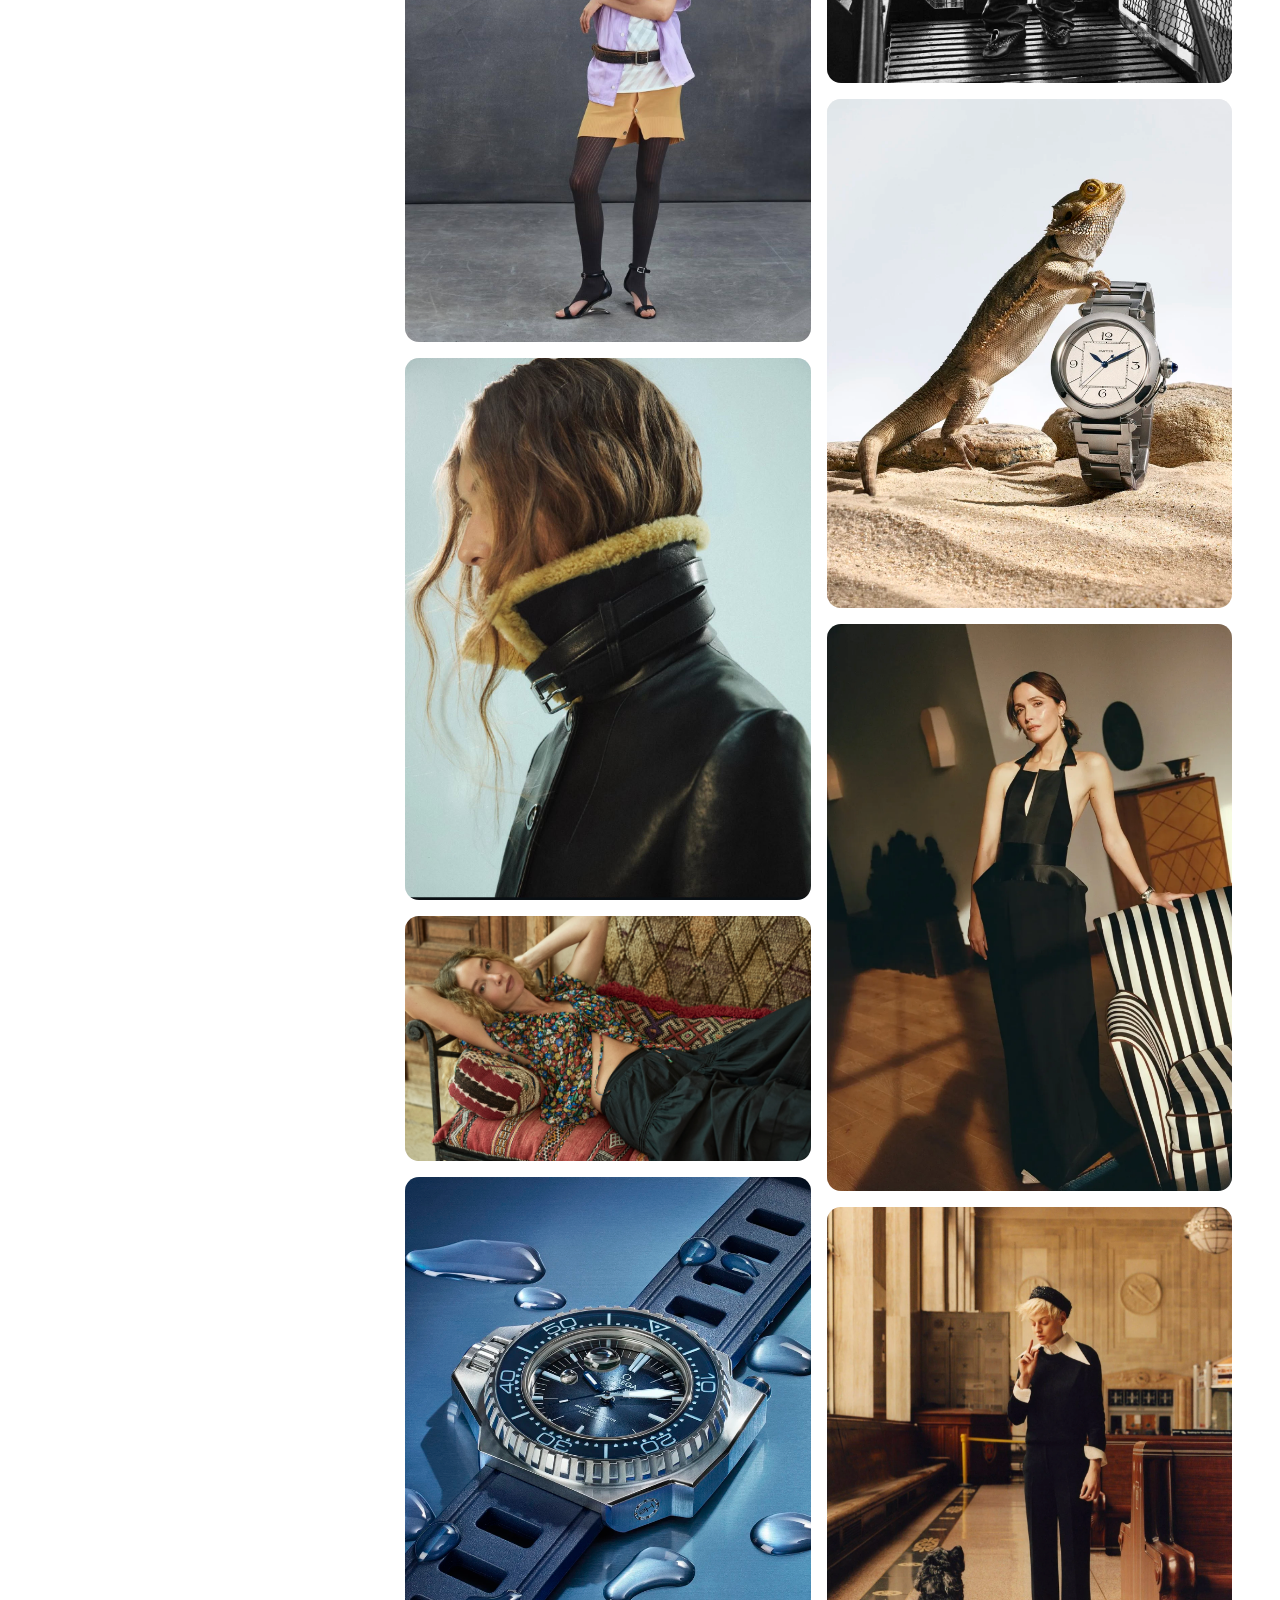
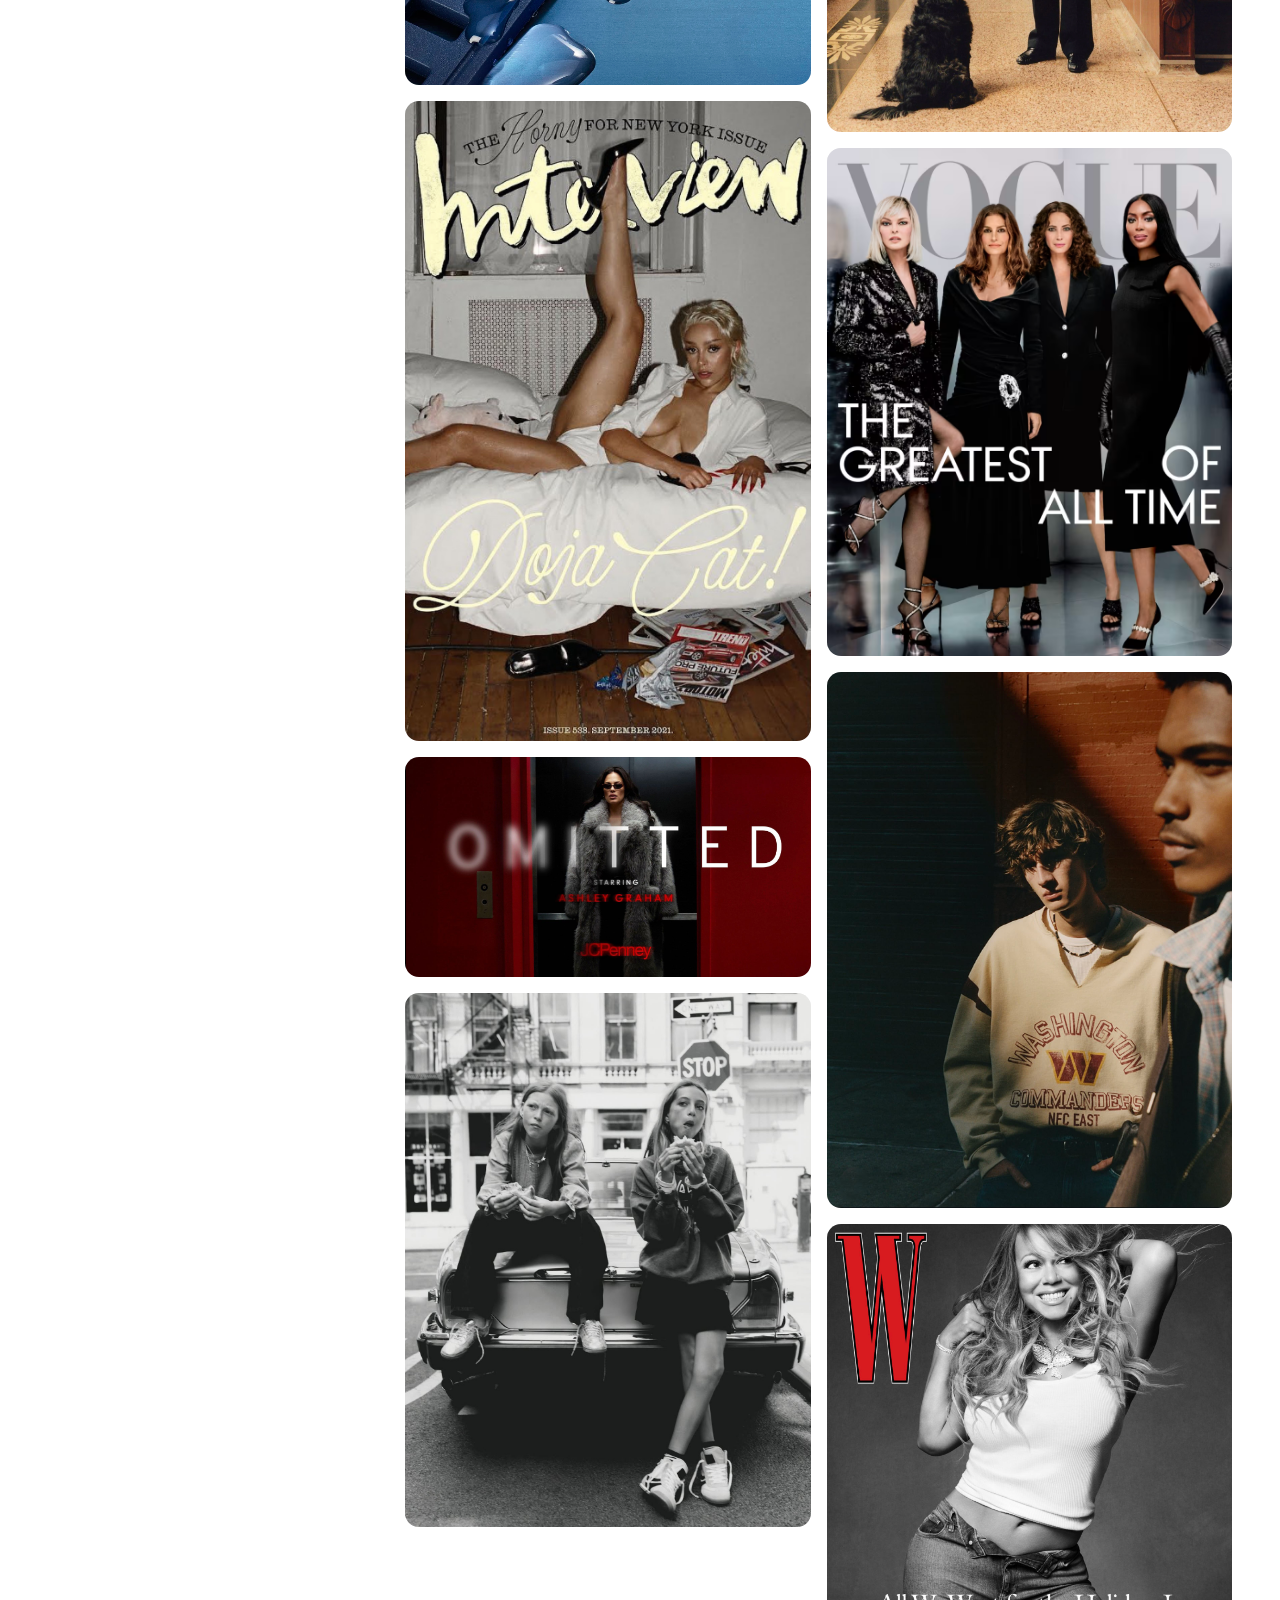
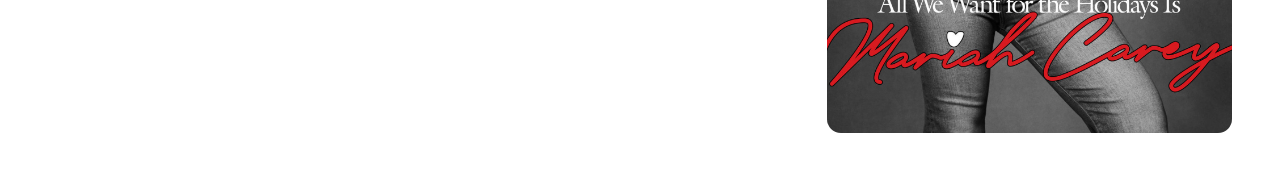
==== commit a83bb476: "Add files via upload" ====
--- a/index.html
+++ b/index.html
@@ -73,9 +73,11 @@
       </a>
       <nav class="links">
         <a href="SheridanTelford_CV_2026.pdf" target="_blank" rel="noopener">Download CV</a>
-        <a href="https://instagram.com/sheridantelford__" target="_blank" rel="noopener">Instagram</a>
       </nav>
       <nav class="socials" aria-label="Social links">
+        <a href="https://instagram.com/sheridantelford__" target="_blank" rel="noopener" aria-label="Instagram">
+          <img src="instagram.png" alt="" />
+        </a>
         <a href="https://www.linkedin.com/in/sheridan-telford" target="_blank" rel="noopener" aria-label="LinkedIn">
           <img src="linkedin.png" alt="" />
         </a>
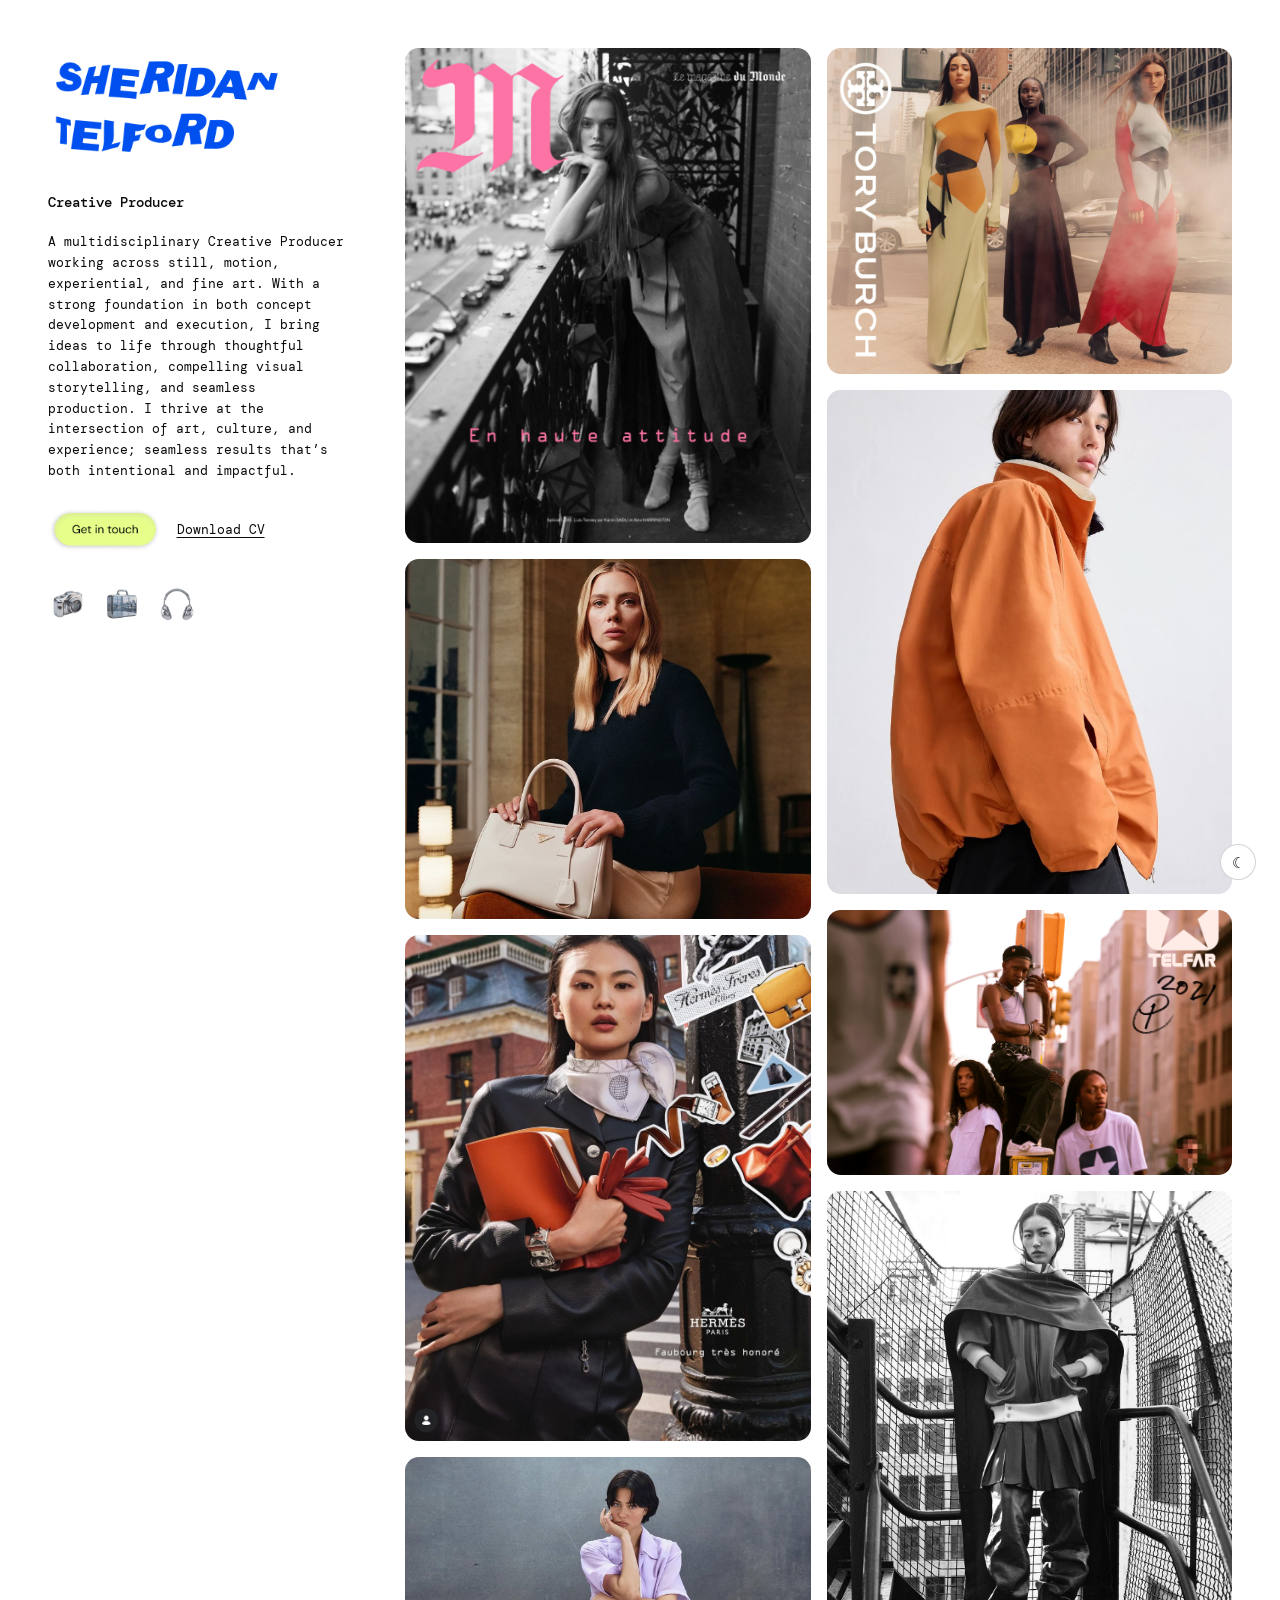
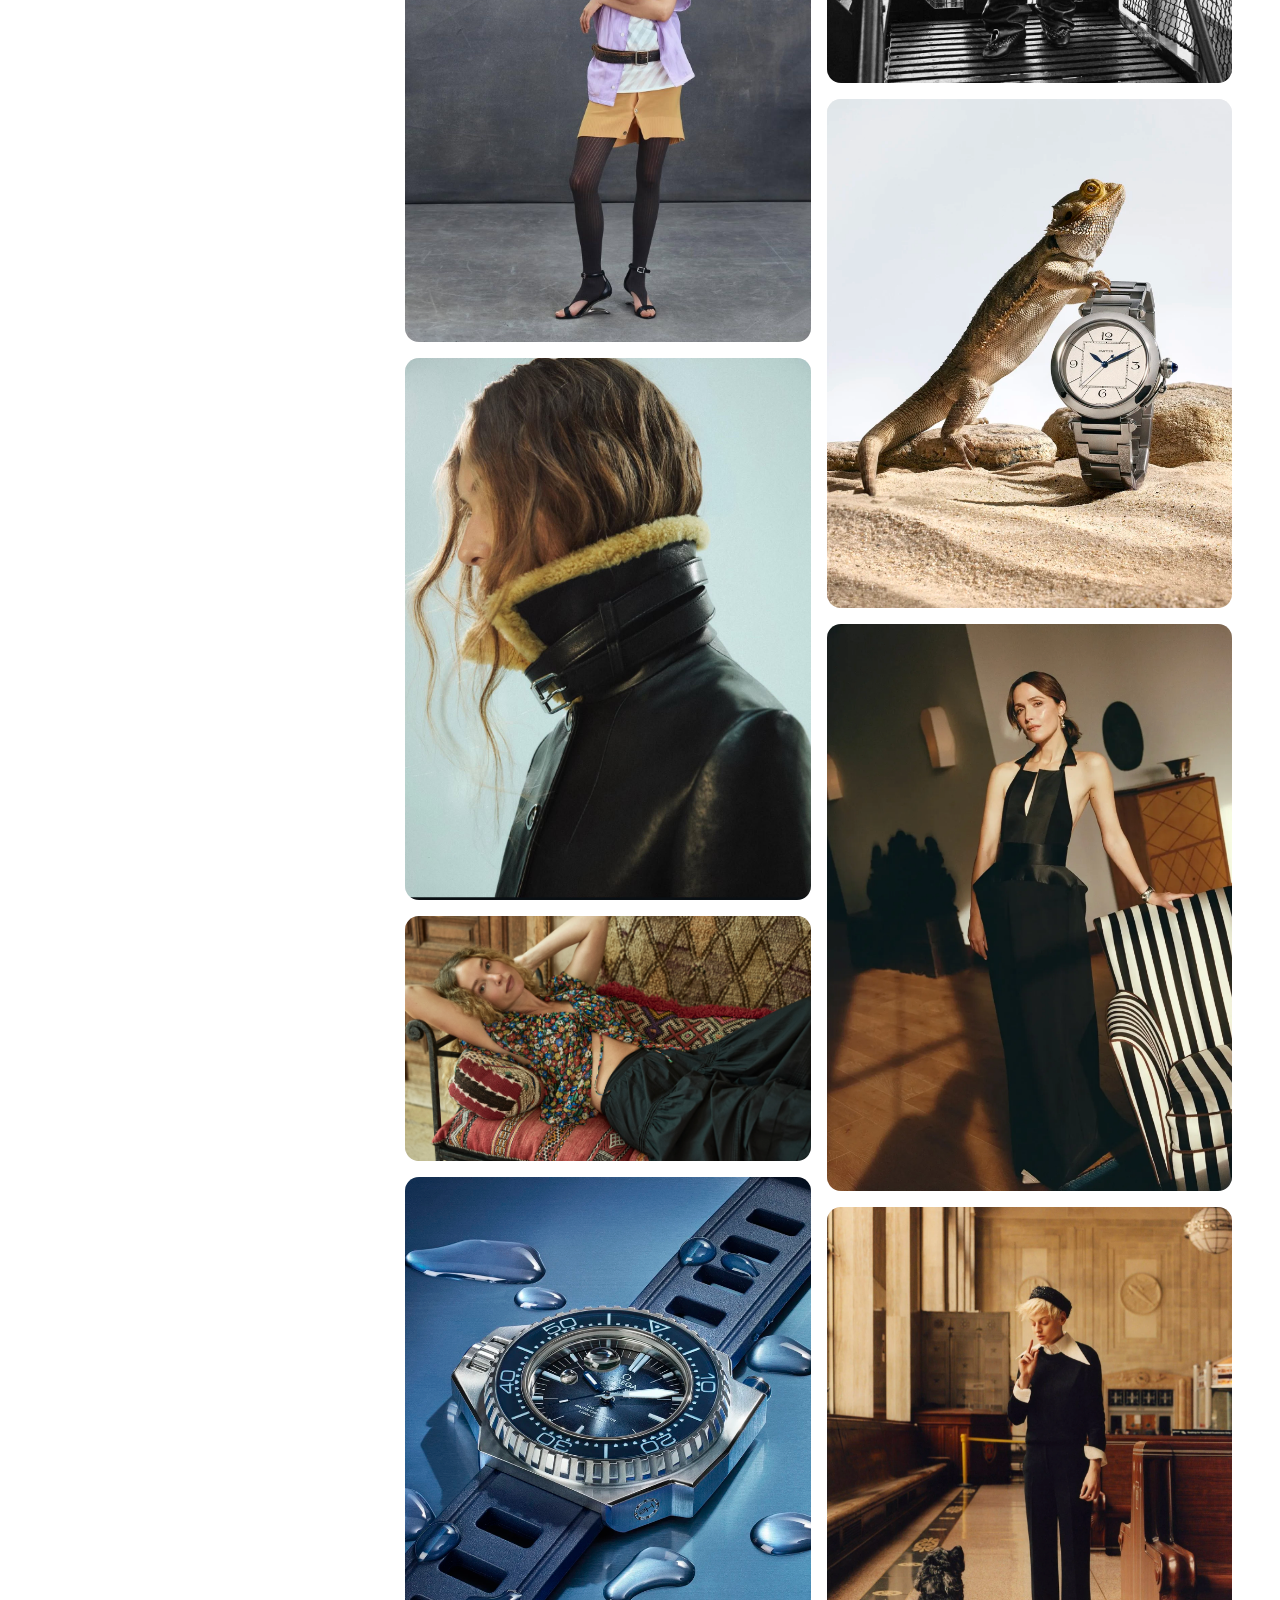
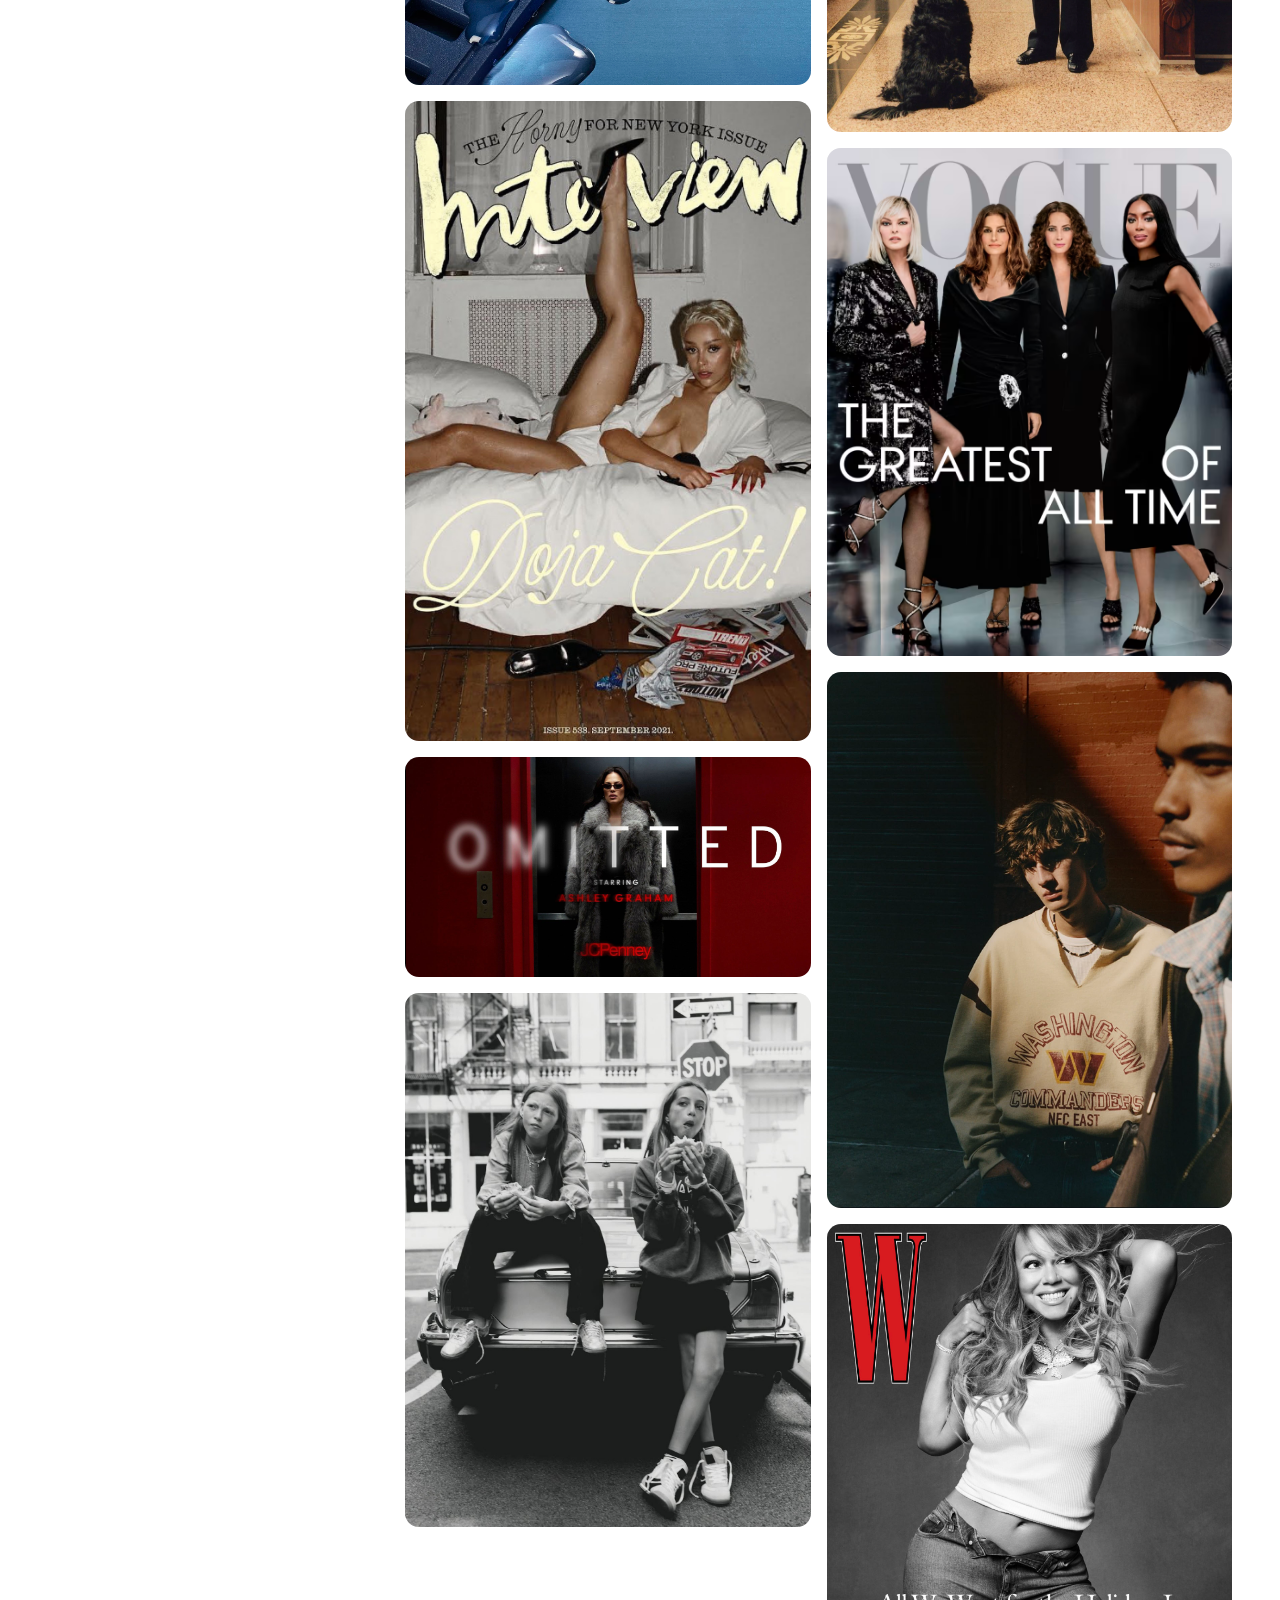
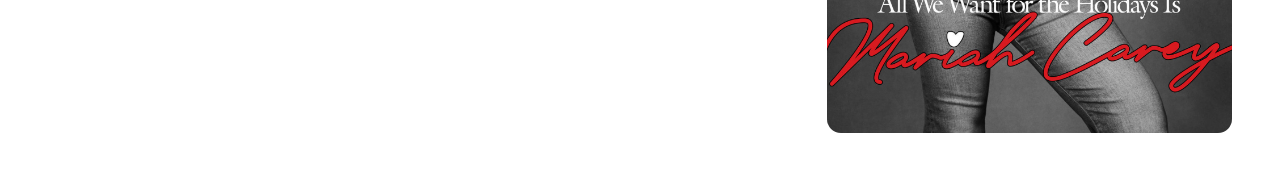
==== commit a1fb6a9e: "Add files via upload" ====
--- a/index.html
+++ b/index.html
@@ -68,12 +68,12 @@
         I thrive at the intersection of art, culture, and experience; seamless
         results that&rsquo;s both intentional and impactful.
       </p>
-      <a href="mailto:sheridan.telford@gmail.com" class="cta" aria-label="Get in touch">
-        <img src="button.png" alt="Get in touch" />
-      </a>
-      <nav class="links">
-        <a href="SheridanTelford_CV_2026.pdf" target="_blank" rel="noopener">Download CV</a>
-      </nav>
+      <div class="cta-row">
+        <a href="mailto:sheridan.telford@gmail.com" class="cta" aria-label="Get in touch">
+          <img src="button.png" alt="Get in touch" />
+        </a>
+        <a class="cv-link" href="SheridanTelford_CV_2026.pdf" target="_blank" rel="noopener">Download CV</a>
+      </div>
       <nav class="socials" aria-label="Social links">
         <a href="https://instagram.com/sheridantelford__" target="_blank" rel="noopener" aria-label="Instagram">
           <img src="instagram.png" alt="" />
--- a/styles.css
+++ b/styles.css
@@ -95,10 +95,25 @@
   max-width: 300px;
 }
 
+.cta-row {
+  margin-top: 8px;
+  display: flex;
+  align-items: center;
+  gap: 16px;
+  flex-wrap: wrap;
+}
+
+.cv-link {
+  font-family: "DM Mono", ui-monospace, monospace;
+  font-size: 13px;
+  text-decoration: underline;
+  text-underline-offset: 3px;
+  color: var(--text);
+}
+.cv-link:hover { color: var(--accent); }
+
 .cta {
-  margin-top: 8px;
   display: inline-block;
-  width: fit-content;
   line-height: 0;
   transition: transform .18s ease;
 }
@@ -120,7 +135,7 @@
   text-decoration: none;
   position: relative;
 }
-.links a:not(:first-child) { text-decoration: underline; text-underline-offset: 3px; }
+.links a { text-decoration: underline; text-underline-offset: 3px; }
 .links a:hover { color: var(--accent); }
 
 .socials {
@@ -131,8 +146,8 @@
 }
 .socials a {
   display: inline-flex;
-  width: 28px;
-  height: 28px;
+  width: 40px;
+  height: 40px;
   align-items: center;
   justify-content: center;
   transition: transform .18s ease, opacity .18s ease;
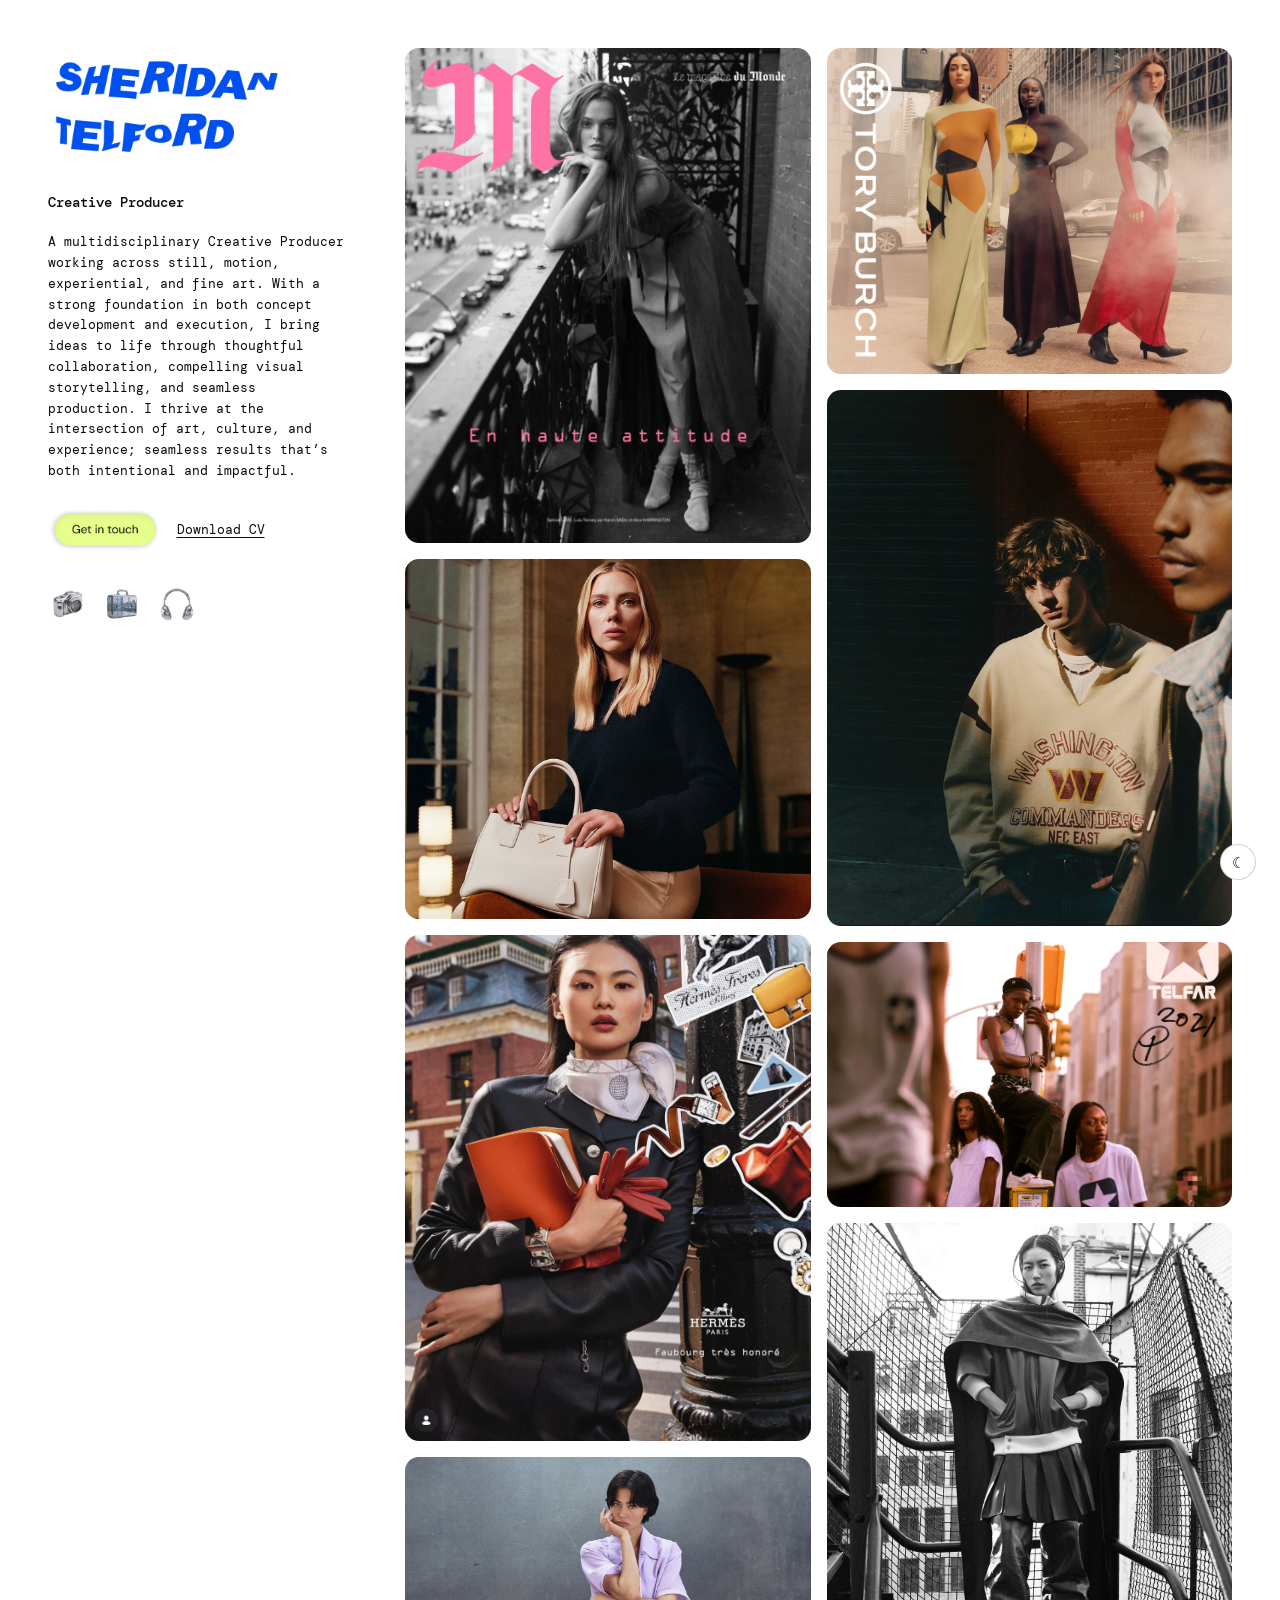
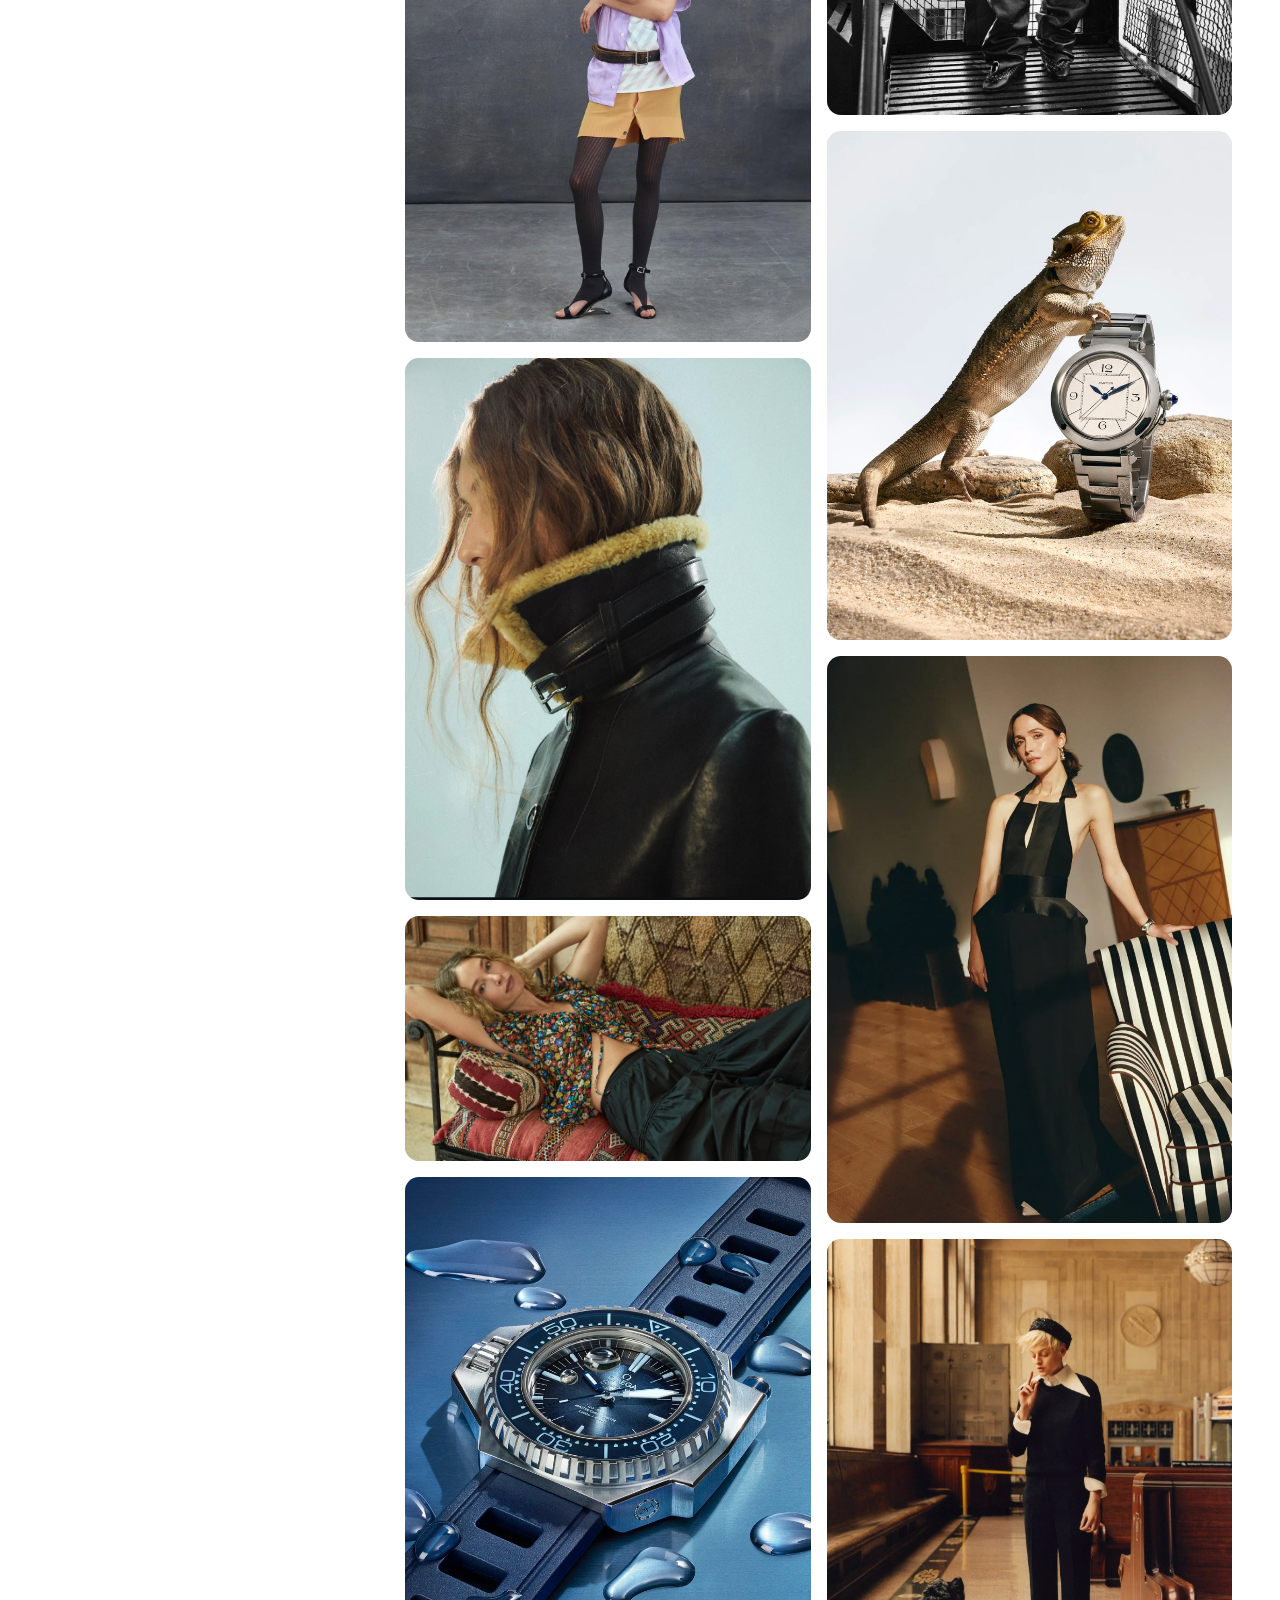
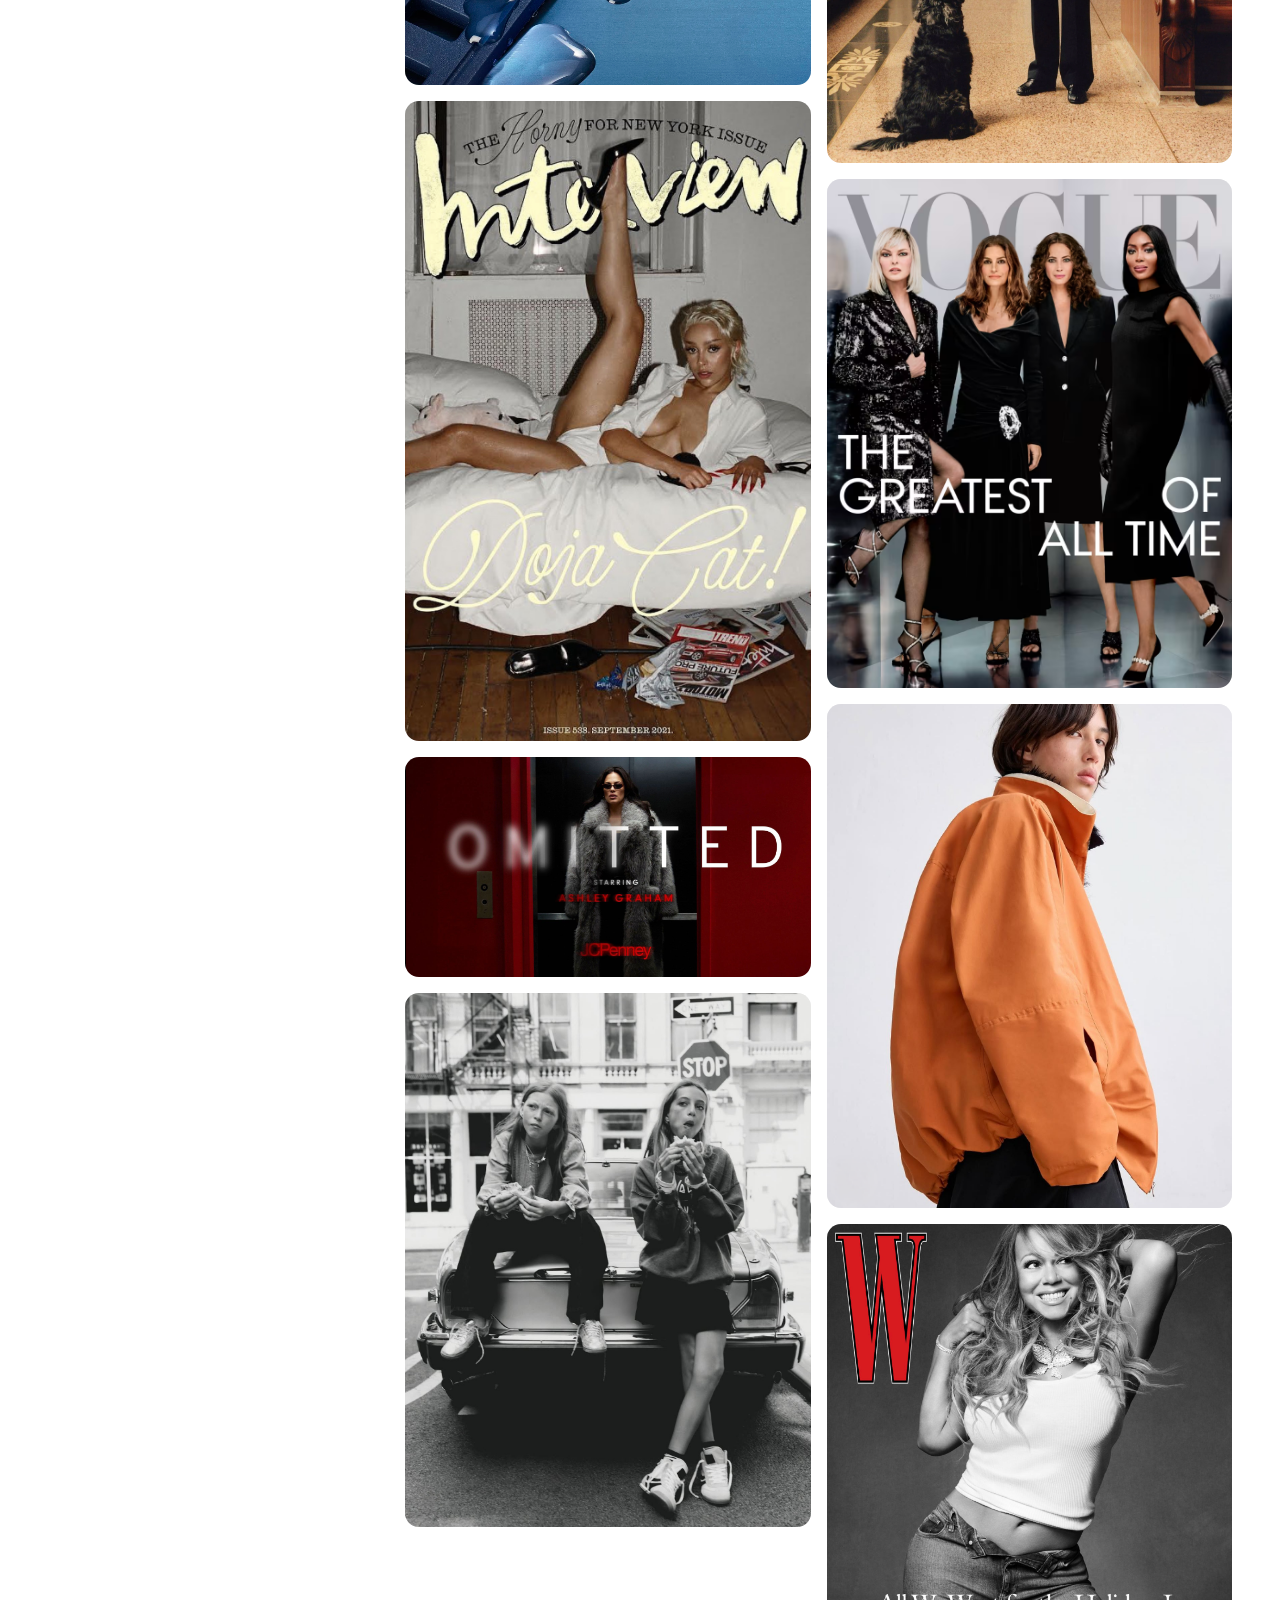
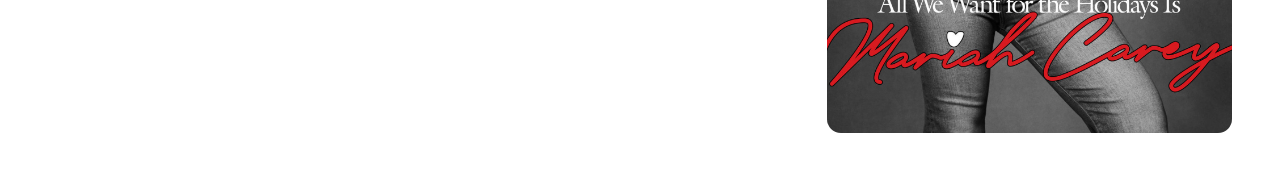
==== commit 5db760b1: "Add files via upload" ====
--- a/index.html
+++ b/index.html
@@ -137,9 +137,9 @@
           <img src="ToryBurch_2022_002.png" alt="Tory Burch 2022" loading="lazy" />
           <figcaption>Tory Burch — 2022</figcaption>
         </figure>
-        <figure class="card" data-label="Ouer">
-          <img src="Ouer003.png" alt="Ouer" loading="lazy" />
-          <figcaption>Ouer</figcaption>
+        <figure class="card" data-label="Zara Men">
+          <img src="ZaraMen.jpg" alt="Zara Men" loading="lazy" />
+          <figcaption>Zara Men</figcaption>
         </figure>
         <figure class="card" data-label="Telfar × Converse">
           <img src="Telfar_x_Converse.png" alt="Telfar x Converse" loading="lazy" />
@@ -165,9 +165,9 @@
           <img src="Vogue_Sept2023.png" alt="Vogue September 2023" loading="lazy" />
           <figcaption>Vogue September 2023</figcaption>
         </figure>
-        <figure class="card" data-label="Zara Men">
-          <img src="ZaraMen.jpg" alt="Zara Men" loading="lazy" />
-          <figcaption>Zara Men</figcaption>
+        <figure class="card" data-label="Ouer">
+          <img src="Ouer003.png" alt="Ouer" loading="lazy" />
+          <figcaption>Ouer</figcaption>
         </figure>
         <figure class="card" data-label="W Magazine — Mariah Carey">
           <img src="MC_WMag.png" alt="W Magazine Mariah Carey" loading="lazy" />
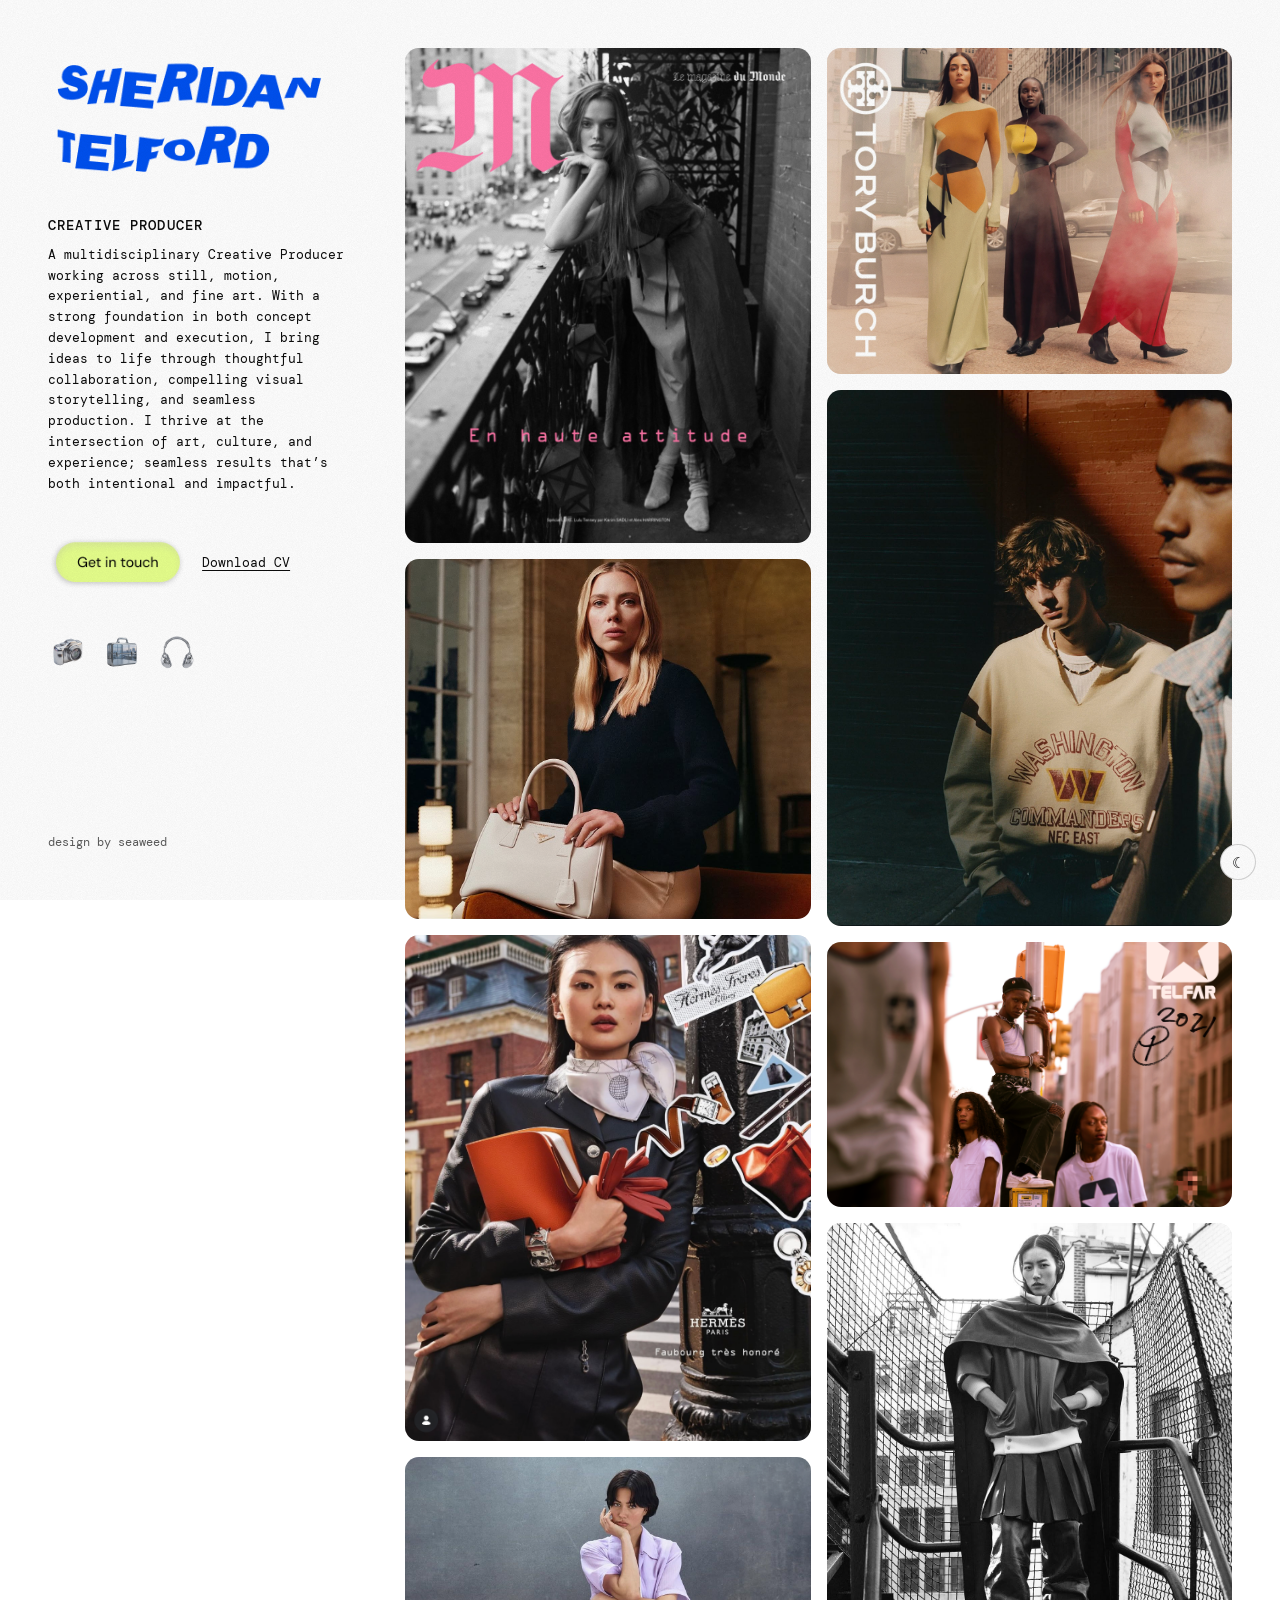
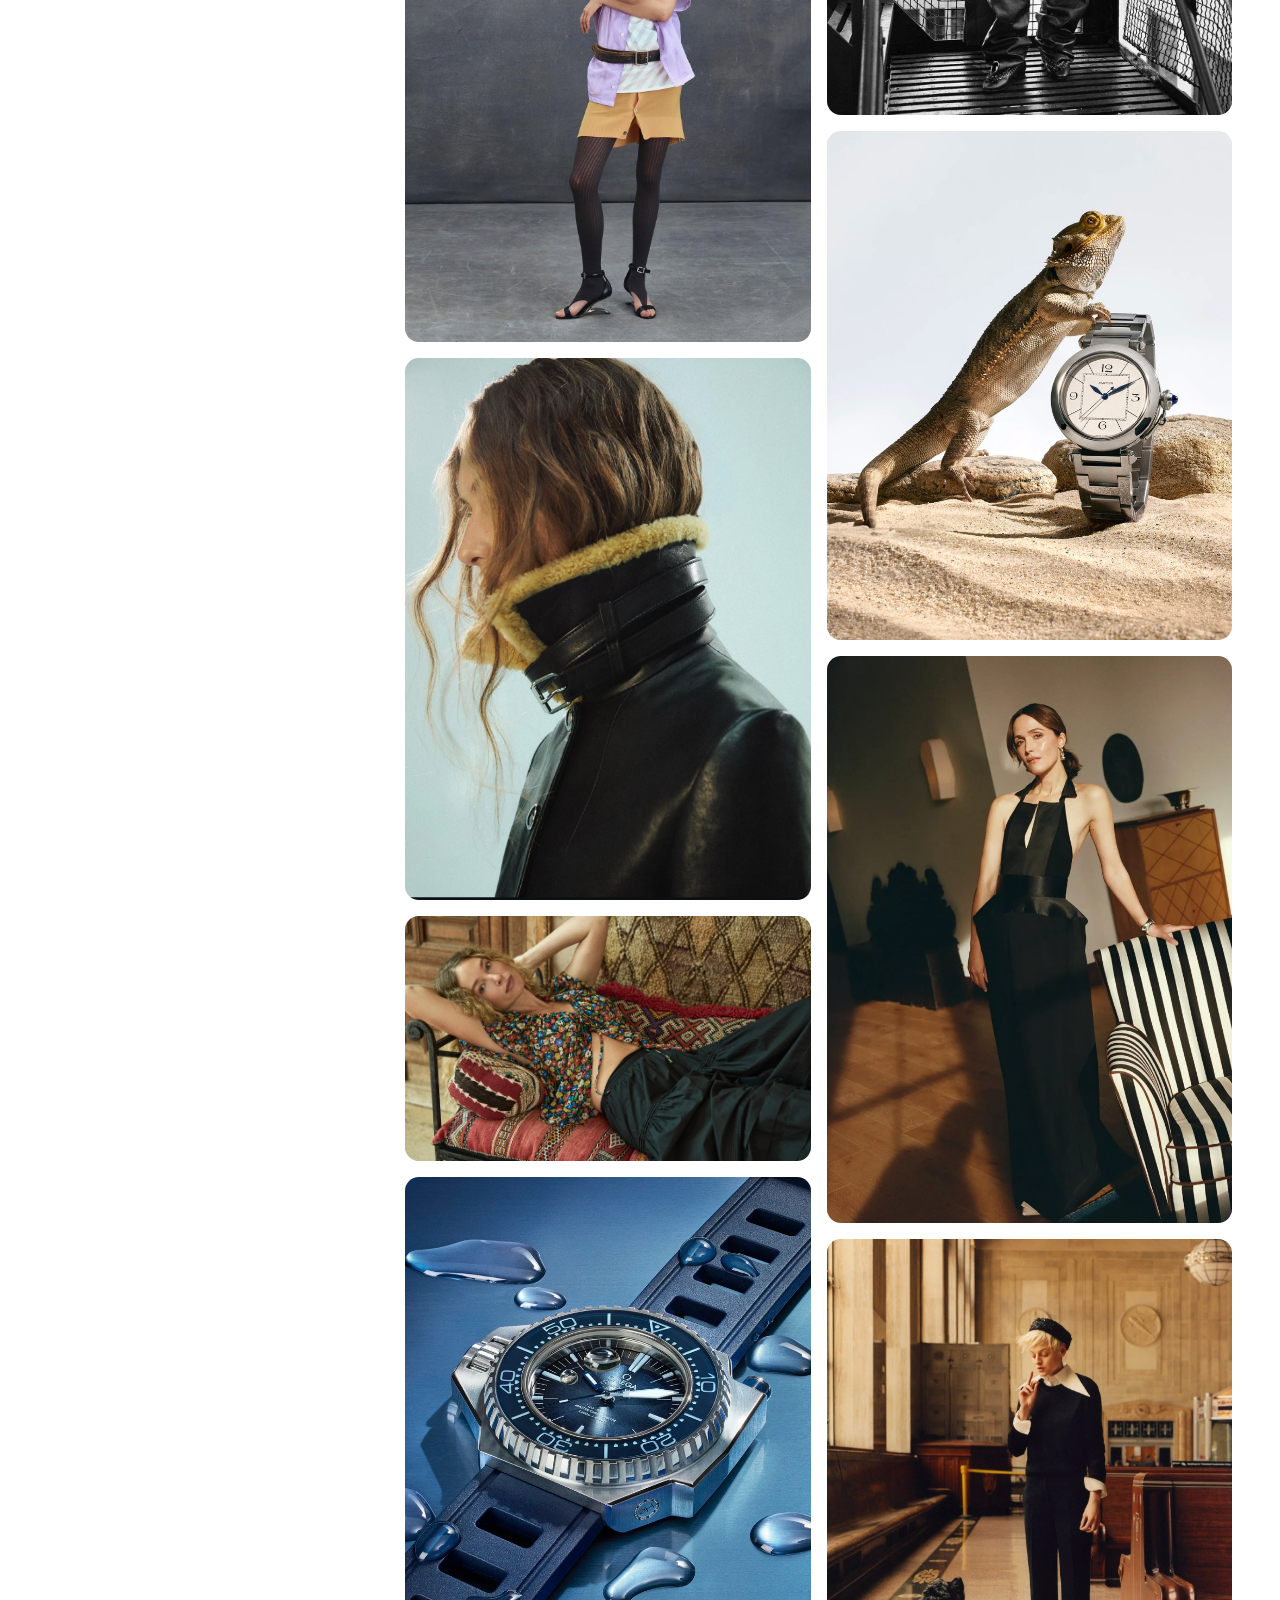
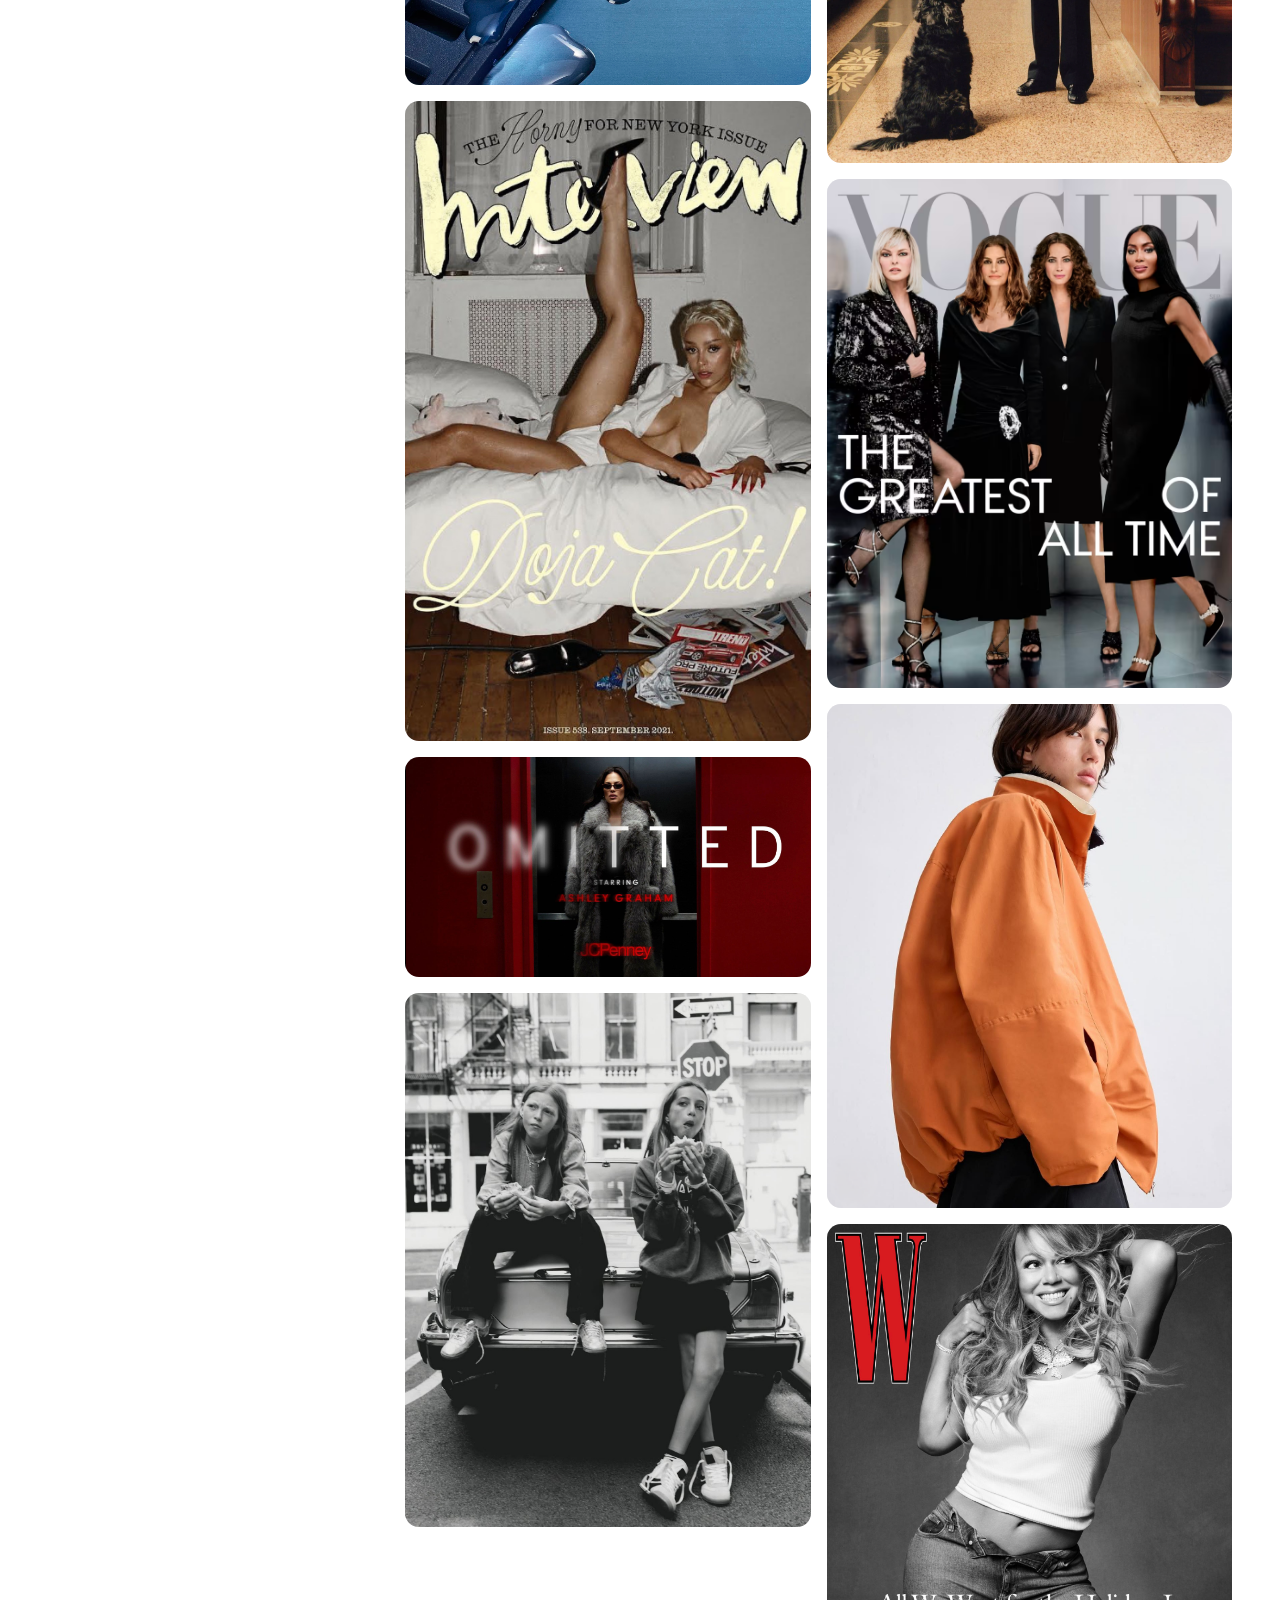
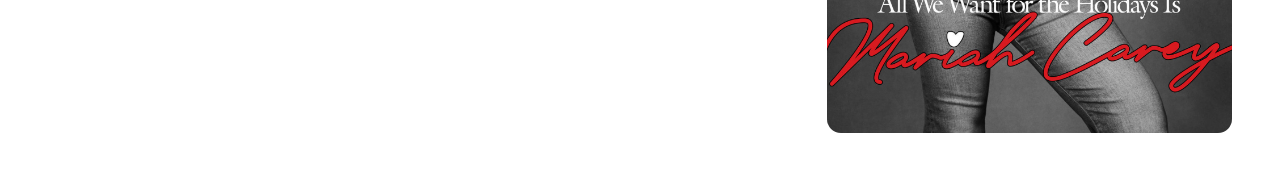
==== commit 2ba9748b: "Add files via upload" ====
--- a/index.html
+++ b/index.html
@@ -85,6 +85,9 @@
           <img src="spotify.png" alt="" />
         </a>
       </nav>
+      <footer class="site-footer">
+        <a href="https://seaweed.work" target="_blank" rel="noopener">design by seaweed</a>
+      </footer>
     </aside>
 
     <section class="gallery">
--- a/styles.css
+++ b/styles.css
@@ -46,6 +46,27 @@
   transition: background .28s ease, color .28s ease;
 }
 
+/* Subtle paper-grain overlay — fixed, covers the whole viewport */
+body::before {
+  content: "";
+  position: fixed;
+  inset: 0;
+  z-index: 9999;
+  pointer-events: none;
+  opacity: 0.06;
+  background-image: url("data:image/svg+xml;utf8,<svg xmlns='http://www.w3.org/2000/svg' viewBox='0 0 320 320'><filter id='n'><feTurbulence type='fractalNoise' baseFrequency='0.9' numOctaves='2' stitchTiles='stitch'/><feColorMatrix values='0 0 0 0 0  0 0 0 0 0  0 0 0 0 0  0 0 0 0.9 0'/></filter><rect width='100%' height='100%' filter='url(%23n)'/></svg>");
+  background-size: 240px 240px;
+  mix-blend-mode: multiply;
+}
+[data-theme="dark"] body::before {
+  opacity: 0.12;
+  mix-blend-mode: screen;
+}
+
+@media (prefers-reduced-transparency: reduce) {
+  body::before { display: none; }
+}
+
 a { color: inherit; }
 
 .layout {
@@ -75,7 +96,7 @@
 .logo img {
   display: block;
   width: 100%;
-  max-width: 260px;
+  max-width: 320px;
   height: auto;
 }
 
@@ -83,6 +104,8 @@
   font-family: "DM Mono", ui-monospace, monospace;
   font-size: 14px;
   font-weight: 500;
+  text-transform: uppercase;
+  letter-spacing: 0.08em;
   margin: 0;
 }
 
@@ -91,12 +114,12 @@
   font-size: 13px;
   line-height: 1.6;
   color: var(--text);
-  margin: 0;
+  margin: -10px 0 0;
   max-width: 300px;
 }
 
 .cta-row {
-  margin-top: 8px;
+  margin-top: 24px;
   display: flex;
   align-items: center;
   gap: 16px;
@@ -115,14 +138,25 @@
 .cta {
   display: inline-block;
   line-height: 0;
-  transition: transform .18s ease;
+  transform-origin: center;
+  transition: transform .15s cubic-bezier(.2,.7,.2,1), filter .15s ease;
+  will-change: transform;
 }
 .cta img {
   display: block;
-  height: 44px;
+  height: 54px;
   width: auto;
-}
-.cta:hover { transform: translateY(-1px); }
+  transition: filter .15s ease;
+}
+.cta:hover {
+  transform: scale(0.97);
+  filter: brightness(0.96);
+}
+.cta:active {
+  transform: scale(0.92);
+  filter: brightness(0.88);
+  transition-duration: .08s;
+}
 
 .links {
   margin-top: 6px;
@@ -139,7 +173,7 @@
 .links a:hover { color: var(--accent); }
 
 .socials {
-  margin-top: 14px;
+  margin-top: 24px;
   display: flex;
   gap: 14px;
   align-items: center;
@@ -166,6 +200,20 @@
 [data-theme="dark"] .socials img {
   filter: invert(1) brightness(1.1);
 }
+
+.site-footer {
+  margin-top: auto;
+  padding-top: 24px;
+  font-family: "DM Mono", ui-monospace, monospace;
+  font-size: 12px;
+  text-transform: lowercase;
+  color: var(--muted);
+}
+.site-footer a {
+  text-decoration: none;
+  transition: color .18s ease;
+}
+.site-footer a:hover { color: var(--accent); }
 
 /* ---------- Theme toggle ---------- */
 .theme-toggle {
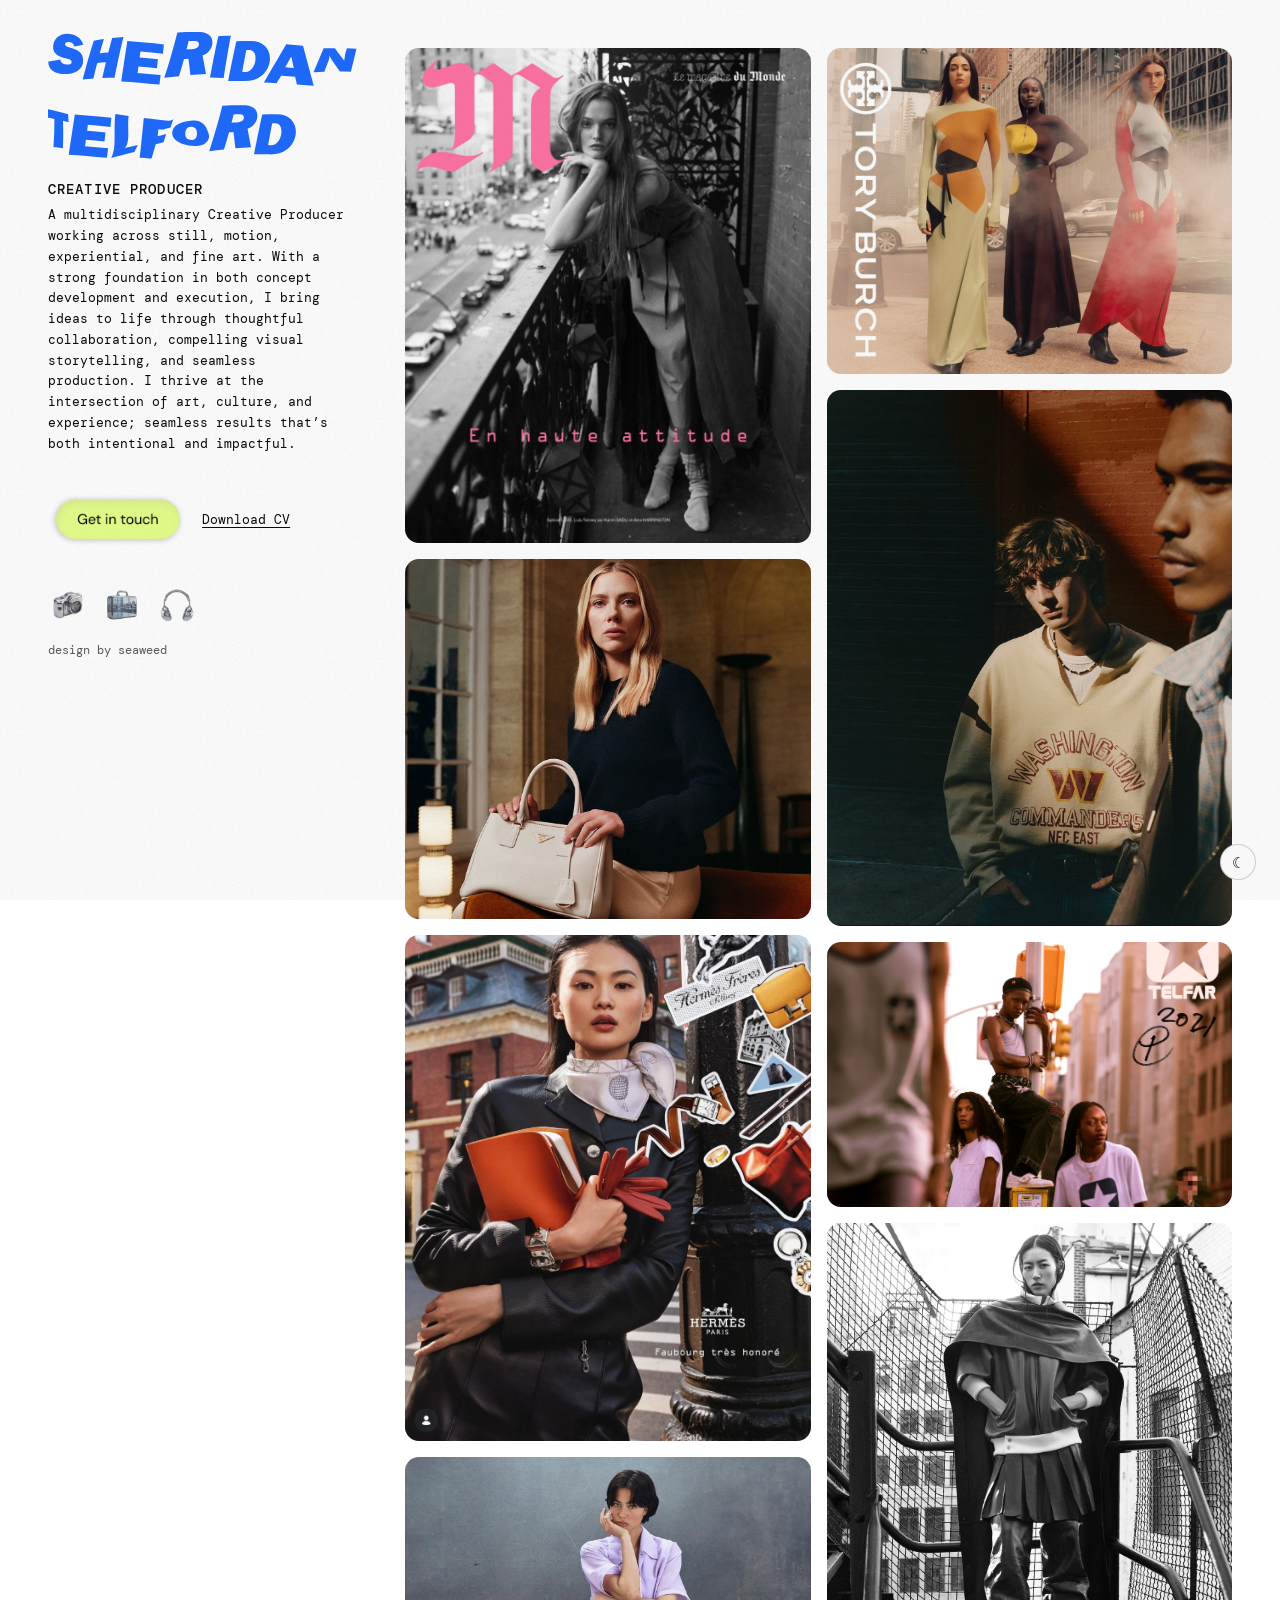
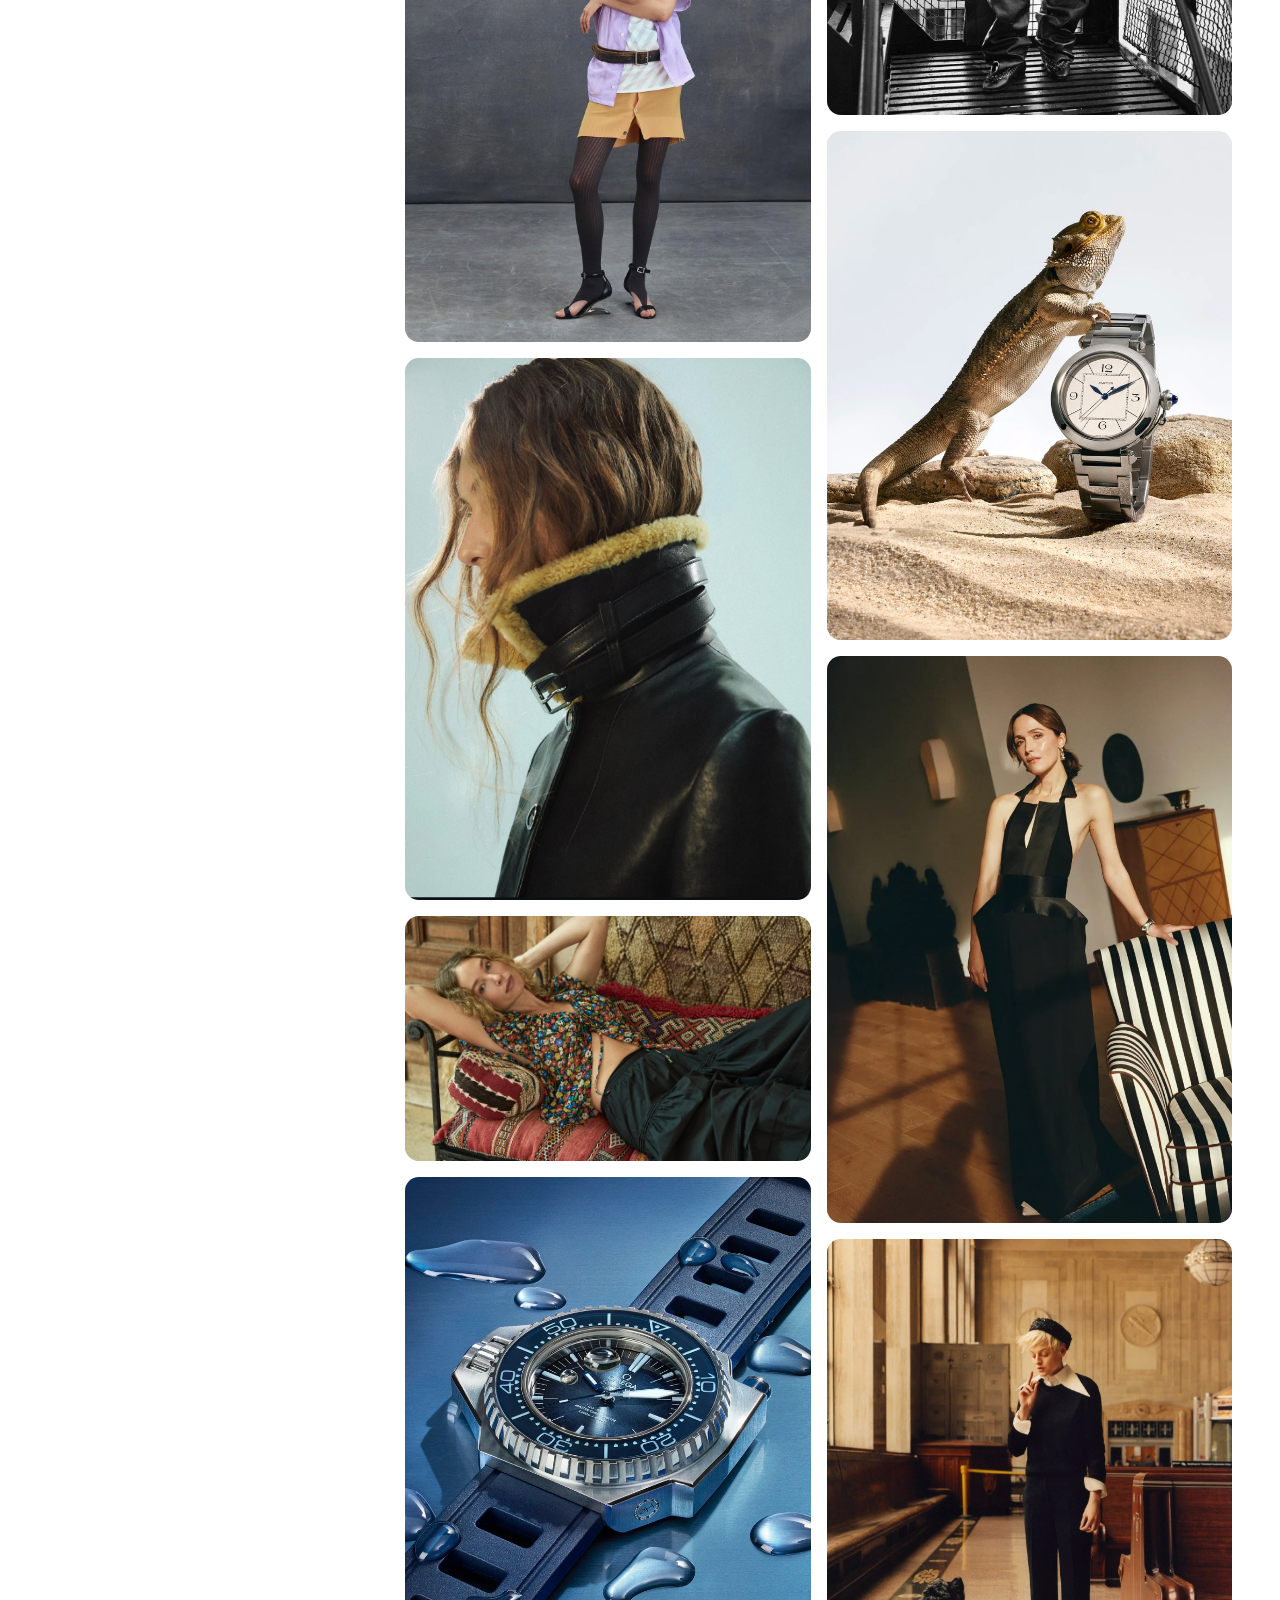
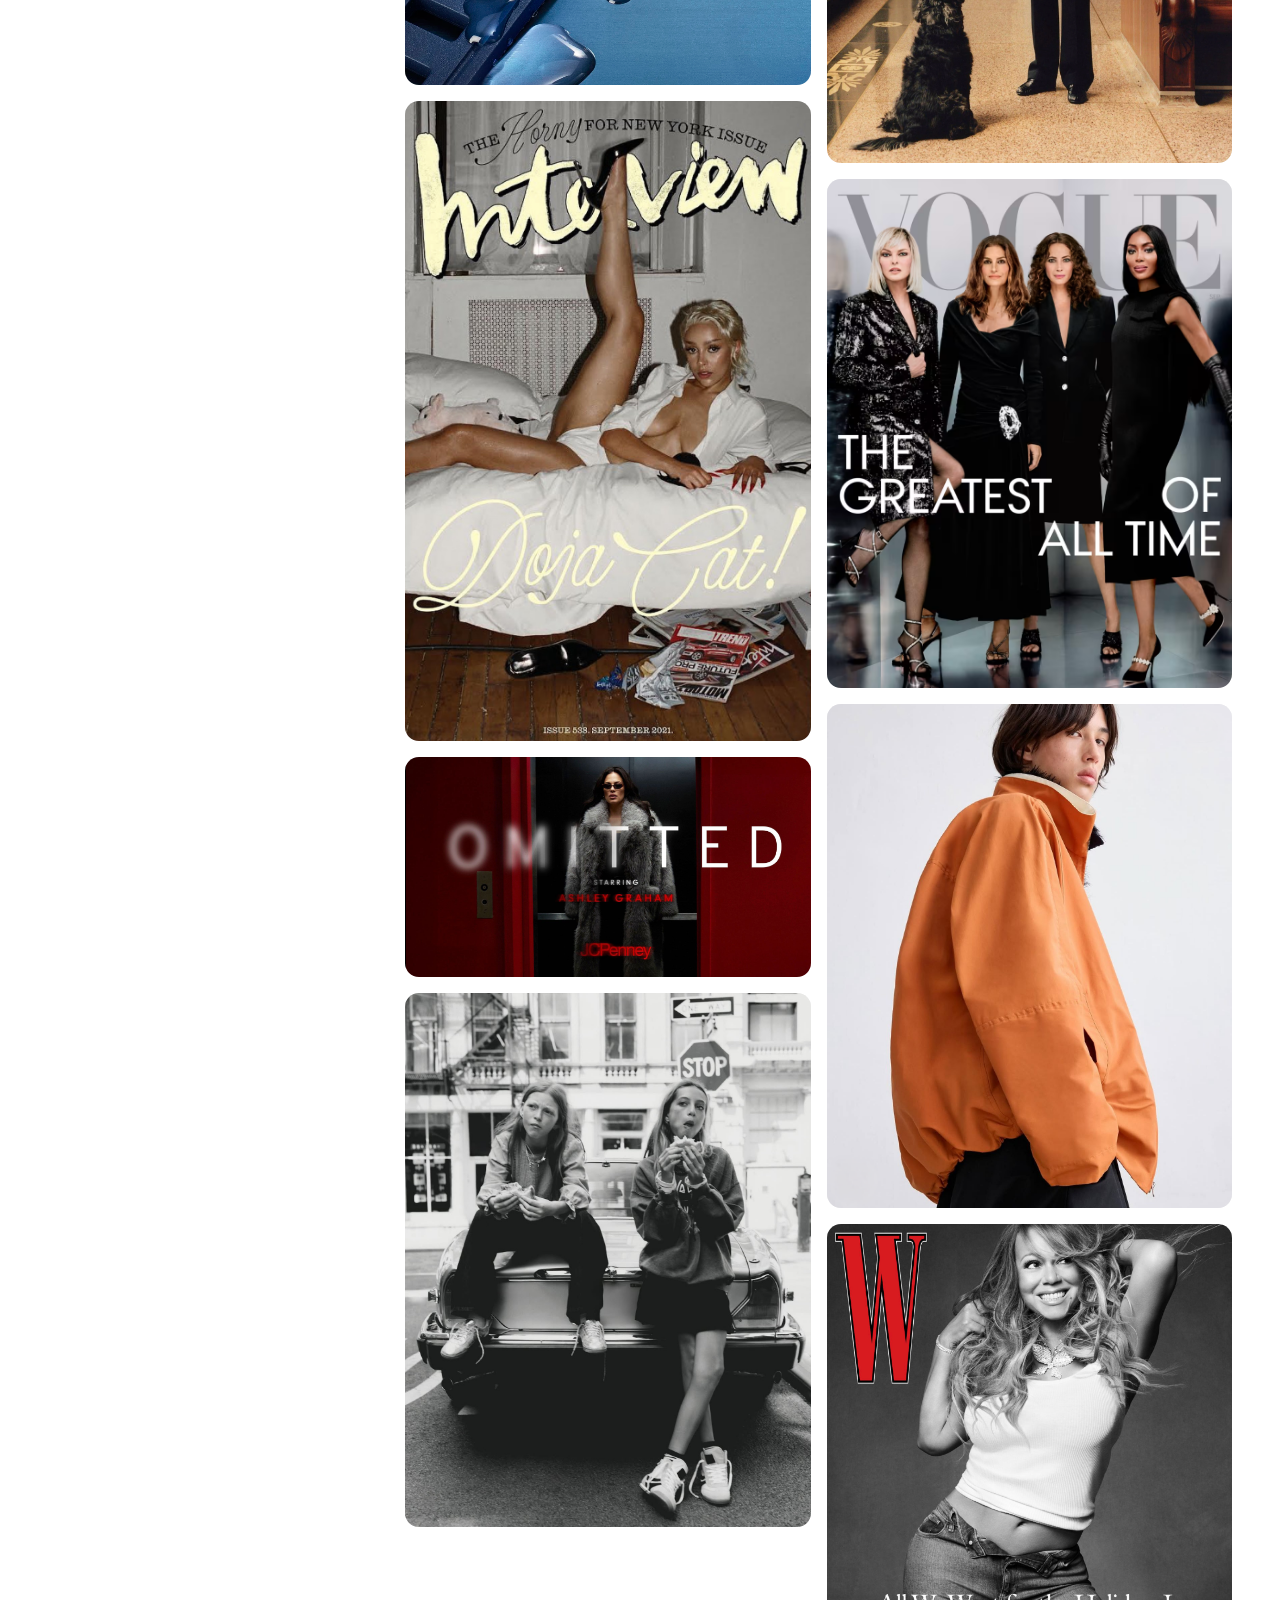
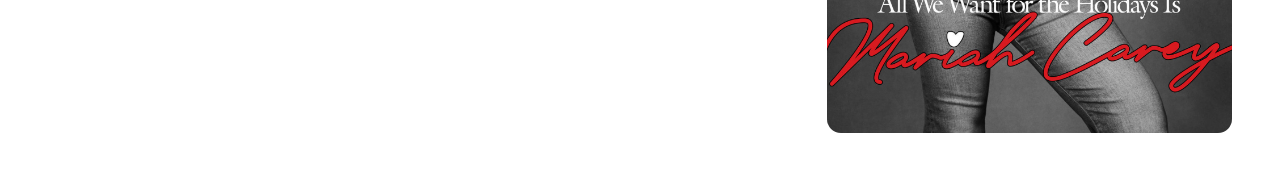
==== commit fa2ebf40: "Add files via upload" ====
--- a/index.html
+++ b/index.html
@@ -3,7 +3,7 @@
 <head>
 <meta charset="UTF-8" />
 <meta name="viewport" content="width=device-width, initial-scale=1.0" />
-<title>Sheridan Telford — Creative Producer</title>
+<title>Sheridan Telford — it Producer</title>
 <meta name="description" content="Sheridan Telford — a multidisciplinary Creative Producer working across still, motion, experiential, and fine art." />
 <meta name="author" content="Sheridan Telford" />
 <meta name="theme-color" content="#ffffff" media="(prefers-color-scheme: light)" />
@@ -38,9 +38,22 @@
 </script>
 </head>
 <body>
+  <svg class="svg-sprite" width="0" height="0" aria-hidden="true" focusable="false">
+    <defs>
+      <filter id="logo-wave" x="-10%" y="-20%" width="120%" height="140%">
+        <feTurbulence type="fractalNoise" baseFrequency="0.006 0.012" numOctaves="1" seed="3" result="turb">
+          <animate attributeName="baseFrequency" dur="7s" values="0.006 0.012;0.01 0.02;0.006 0.012" repeatCount="indefinite"/>
+        </feTurbulence>
+        <feDisplacementMap in="SourceGraphic" in2="turb" scale="14" xChannelSelector="R" yChannelSelector="G"/>
+      </filter>
+      <symbol id="st-logo" viewBox="0 0 291 120">
+        <path d="M11.5784 25.8001C11.9384 29.0401 14.1184 30.6601 18.1184 30.6601C20.8784 30.6601 22.2584 29.8401 22.2584 28.2001C22.2584 26.9201 20.9184 25.9401 18.2384 25.2601C14.0384 24.1401 11.0784 23.0801 9.35844 22.0801C6.31844 20.2401 4.79844 17.6801 4.79844 14.4001C4.79844 10.6801 6.03844 7.62006 8.51844 5.22006C11.0384 2.78006 14.1984 1.56006 17.9984 1.56006C21.6384 1.56006 24.7784 2.44006 27.4184 4.20006C30.2984 6.04006 32.1984 8.64006 33.1184 12.0001C29.8784 12.6001 27.1184 13.1401 24.8384 13.6201C24.0784 10.8201 22.1584 9.42006 19.0784 9.42006C17.0784 9.42006 16.0784 10.1801 16.0784 11.7001C16.0784 12.7401 17.2784 13.6401 19.6784 14.4001C24.1984 15.7601 27.2784 17.0401 28.9184 18.2401C31.7184 20.2401 33.1184 23.1201 33.1184 26.8801C33.1184 31.2801 31.1984 34.6201 27.3584 36.9001C24.1984 38.7401 20.2384 39.6601 15.4784 39.6601C11.1584 39.6601 7.65844 38.7801 4.97844 37.0201C1.89844 34.9401 0.298438 31.8601 0.178438 27.7801C2.69844 27.3001 6.49844 26.6401 11.5784 25.8001ZM62.6253 43.0801C58.7053 43.1201 54.8653 43.2001 51.1053 43.3201L54.5253 28.4401C51.7653 28.6001 49.0453 28.8201 46.3653 29.1001C45.4453 32.6601 44.2453 37.5601 42.7653 43.8001C39.3253 44.0401 35.9453 44.3401 32.6253 44.7001C36.1453 31.1001 39.6453 18.9201 43.1253 8.16006C46.2853 7.56006 49.4453 7.04006 52.6053 6.60006C51.0053 12.1601 49.7253 16.6401 48.7653 20.0401C51.4053 19.7601 54.0853 19.5201 56.8053 19.3201C57.8453 15.0401 59.0453 10.4601 60.4053 5.58006C63.9253 5.22006 67.4853 4.92006 71.0853 4.68006C68.6453 14.5201 65.8253 27.3201 62.6253 43.0801ZM104.955 49.5001C91.9548 48.2201 79.9548 47.2401 68.9548 46.5601C70.2348 38.1201 72.1548 25.4601 74.7148 8.58006C85.3148 9.30006 96.7948 10.3601 109.155 11.7601C108.875 14.1201 108.595 17.0601 108.315 20.5801C100.875 19.7401 93.7748 19.0201 87.0148 18.4201C86.7348 20.6201 86.4948 22.4601 86.2948 23.9401C91.8148 24.4601 97.5748 25.0201 103.575 25.6201C103.335 28.2201 103.015 31.0401 102.615 34.0801C96.5348 33.4401 90.7148 32.8801 85.1548 32.4001C84.9148 34.8001 84.6348 36.8401 84.3148 38.5201C91.1948 39.1201 98.4548 39.8001 106.095 40.5601L104.955 49.5001ZM134.107 40.5601C133.507 34.9601 132.887 29.8001 132.247 25.0801C130.887 25.1601 129.527 25.2601 128.167 25.3801C126.167 32.3801 124.567 37.7801 123.367 41.5801C118.807 42.0601 114.167 42.6001 109.447 43.2001C114.207 28.7601 118.327 14.4801 121.807 0.360055C127.847 0.120056 133.287 5.65052e-05 138.127 5.65052e-05C141.567 5.65052e-05 143.887 0.0600569 145.087 0.180058C147.767 0.540058 149.907 1.34006 151.507 2.58006C153.707 4.26006 154.807 6.62006 154.807 9.66006C154.807 15.3401 151.727 19.5201 145.567 22.2001C146.287 26.0801 147.367 31.8801 148.807 39.6001C144.007 39.8401 139.107 40.1601 134.107 40.5601ZM142.147 11.2801C142.147 9.36006 140.867 8.40006 138.307 8.40006C137.427 8.40006 135.467 8.46006 132.427 8.58006C132.027 10.3001 131.387 12.9001 130.507 16.3801C131.627 16.3401 133.187 16.2801 135.187 16.2001C139.827 15.9601 142.147 14.3201 142.147 11.2801ZM165.428 43.3201C161.068 43.0801 156.788 42.9201 152.588 42.8401C155.428 27.1601 158.028 14.1801 160.388 3.90006C164.268 3.74006 168.208 3.64006 172.208 3.60006C170.368 12.8801 168.108 26.1201 165.428 43.3201ZM177.362 8.64006C181.562 8.52006 185.462 8.46005 189.062 8.46005H190.742C196.822 8.46005 201.422 10.1201 204.542 13.4401C207.542 16.6001 209.042 20.4601 209.042 25.0201C209.042 28.2601 208.262 31.3401 206.702 34.2601C205.182 37.1801 203.102 39.6401 200.462 41.6401C196.302 44.7201 191.202 46.2601 185.162 46.2601C184.122 46.2601 181.542 46.2401 177.422 46.2001C174.222 46.1601 171.622 46.1601 169.622 46.2001C172.942 29.5601 175.522 17.0401 177.362 8.64006ZM185.942 37.5601C188.822 37.5601 191.182 36.0801 193.022 33.1201C194.622 30.5601 195.422 27.7401 195.422 24.6601C195.422 22.4201 195.002 20.6201 194.162 19.2601C193.402 18.1001 192.302 17.4001 190.862 17.1601C190.502 17.0801 189.142 17.0401 186.782 17.0401C185.902 21.6001 184.602 28.4201 182.882 37.5001C183.122 37.5001 183.622 37.5201 184.382 37.5601C185.062 37.5601 185.582 37.5601 185.942 37.5601ZM232.772 42.0601L219.512 41.1601C217.872 43.9601 216.452 46.3001 215.252 48.1801C211.132 47.9401 207.152 47.7201 203.312 47.5201C212.392 32.2801 219.412 20.3201 224.372 11.6401C229.372 12.0001 234.632 12.4401 240.152 12.9601L250.232 50.5201L234.392 49.3801C234.032 47.7801 233.492 45.3401 232.772 42.0601ZM231.452 33.9001C230.972 31.4601 230.192 27.8201 229.112 22.9801C227.832 25.2601 225.932 28.7001 223.412 33.3001L231.452 33.9001ZM274.965 37.2601C273.645 35.3401 271.885 32.8601 269.685 29.8201C269.085 29.0201 268.225 27.8201 267.105 26.2201C266.665 25.3801 266.025 24.1001 265.185 22.3801L265.005 22.4401C265.005 22.5201 265.025 22.6401 265.065 22.8001C265.065 23.0001 265.065 23.1201 265.065 23.1601C265.065 24.1201 264.865 25.1601 264.465 26.2801C263.505 28.7601 262.125 32.4601 260.325 37.3801C256.925 37.5001 253.545 37.6601 250.185 37.8601C251.105 35.5801 254.245 28.1001 259.605 15.4201C263.125 15.3001 266.625 15.2401 270.105 15.2401C272.065 17.8401 274.985 21.7201 278.865 26.8801L278.985 26.8201C279.145 25.5001 279.445 23.5401 279.885 20.9401C280.165 19.9001 280.725 18.0601 281.565 15.4201C284.525 15.5401 287.505 15.6801 290.505 15.8401L285.225 37.5001C281.825 37.3801 278.405 37.3001 274.965 37.2601ZM14.0384 109.44C11.1184 109 8.15844 108.62 5.15844 108.3C5.75844 99.5401 6.05844 90.8601 6.05844 82.2601V81.9001C4.01844 81.5001 1.99844 81.1201 -0.00156246 80.7601C0.0384375 78.4001 0.0384375 75.7201 -0.00156246 72.7201C5.83844 73.9601 12.1584 75.5201 18.9584 77.4001L19.3784 85.0201C17.5784 84.5401 15.8184 84.0801 14.0984 83.6401C14.2584 88.4801 14.3384 92.6801 14.3384 96.2401C14.3384 100.16 14.2384 104.56 14.0384 109.44ZM55.5017 118.5C42.5017 117.22 30.5017 116.24 19.5017 115.56C20.7817 107.12 22.7017 94.4601 25.2617 77.5801C35.8617 78.3001 47.3417 79.3601 59.7017 80.7601C59.4217 83.1201 59.1417 86.0601 58.8617 89.5801C51.4217 88.7401 44.3217 88.0201 37.5617 87.4201C37.2817 89.6201 37.0417 91.4601 36.8417 92.9401C42.3617 93.4601 48.1217 94.0201 54.1217 94.6201C53.8817 97.2201 53.5617 100.04 53.1617 103.08C47.0817 102.44 41.2617 101.88 35.7017 101.4C35.4617 103.8 35.1817 105.84 34.8617 107.52C41.7417 108.12 49.0017 108.8 56.6417 109.56L55.5017 118.5ZM81.2094 112.92C75.0494 114.4 67.8494 116.3 59.6094 118.62C61.2494 115.34 62.2494 110.9 62.6094 105.3C62.6894 103.9 62.7294 99.2401 62.7294 91.3201C62.7294 85.6801 62.9494 81.0001 63.3894 77.2801L75.9294 79.0801C75.6494 81.3201 75.5094 84.0401 75.5094 87.2401C75.5094 88.2401 75.5294 89.7401 75.5694 91.7401C75.6094 93.7401 75.6294 95.2401 75.6294 96.2401C75.6294 103.08 74.4694 107.44 72.1494 109.32C76.5894 108.2 80.7494 107.2 84.6294 106.32C84.3894 106.8 83.2494 109 81.2094 112.92ZM101.48 105.78L97.7 118.74C97.3 119.1 96.5 119.28 95.3 119.28C95.34 119.28 92.34 119.02 86.3 118.5C87.3 110.1 88.6 97.5601 90.2 80.8801C92.44 81.0801 96.58 81.6201 102.62 82.5001C107.22 83.1801 110.54 83.5201 112.58 83.5201C115.46 83.5201 117.32 82.9601 118.16 81.8401C117.52 83.6001 116.6 86.2601 115.4 89.8201C114.68 89.9801 113.22 90.4001 111.02 91.0801C109.42 91.6401 107.86 91.9201 106.34 91.9201C105.58 91.9201 104.74 91.8801 103.82 91.8001C103.7 94.2001 103.54 96.2401 103.34 97.9201C104.46 97.8001 105.8 97.5401 107.36 97.1401C108.64 96.7801 109.94 96.4201 111.26 96.0601C110.34 99.1001 109.52 101.68 108.8 103.8L101.48 105.78ZM151.7 98.0401C151.7 101.28 150.18 103.72 147.14 105.36C144.7 106.68 141.7 107.34 138.14 107.34C134.18 107.34 130.48 106.74 127.04 105.54C124.32 104.62 122.06 103.36 120.26 101.76C118.06 99.8001 116.96 97.5801 116.96 95.1001C116.96 94.5401 117.02 93.9801 117.14 93.4201C117.98 89.8201 120.56 87.2201 124.88 85.6201C127.4 84.6601 131.22 83.9201 136.34 83.4001C136.94 83.3601 137.5 83.3401 138.02 83.3401C144.18 83.3401 148.44 87.0001 150.8 94.3201C151.4 96.2001 151.7 97.4401 151.7 98.0401ZM129.26 96.1201C129.26 99.8001 131.3 101.64 135.38 101.64C138.66 101.64 140.3 99.5201 140.3 95.2801C140.3 91.2001 138.38 89.1601 134.54 89.1601C132.74 89.1601 131.38 89.9001 130.46 91.3801C129.66 92.6201 129.26 94.2001 129.26 96.1201ZM176.471 109.56C175.871 103.96 175.251 98.8001 174.611 94.0801C173.251 94.1601 171.891 94.2601 170.531 94.3801C168.531 101.38 166.931 106.78 165.731 110.58C161.171 111.06 156.531 111.6 151.811 112.2C156.571 97.7601 160.691 83.4801 164.171 69.3601C170.211 69.1201 175.651 69.0001 180.491 69.0001C183.931 69.0001 186.251 69.0601 187.451 69.1801C190.131 69.5401 192.271 70.3401 193.871 71.5801C196.071 73.2601 197.171 75.6201 197.171 78.6601C197.171 84.3401 194.091 88.5201 187.931 91.2001C188.651 95.0801 189.731 100.88 191.171 108.6C186.371 108.84 181.471 109.16 176.471 109.56ZM184.511 80.2801C184.511 78.3601 183.231 77.4001 180.671 77.4001C179.791 77.4001 177.831 77.4601 174.791 77.5801C174.391 79.3001 173.751 81.9001 172.871 85.3801C173.991 85.3401 175.551 85.2801 177.551 85.2001C182.191 84.9601 184.511 83.3201 184.511 80.2801ZM201.737 77.6401C205.937 77.5201 209.837 77.4601 213.437 77.4601H215.117C221.197 77.4601 225.797 79.1201 228.917 82.4401C231.917 85.6001 233.417 89.4601 233.417 94.0201C233.417 97.2601 232.637 100.34 231.077 103.26C229.557 106.18 227.477 108.64 224.837 110.64C220.677 113.72 215.577 115.26 209.537 115.26C208.497 115.26 205.917 115.24 201.797 115.2C198.597 115.16 195.997 115.16 193.997 115.2C197.317 98.5601 199.897 86.0401 201.737 77.6401ZM210.317 106.56C213.197 106.56 215.557 105.08 217.397 102.12C218.997 99.5601 219.797 96.7401 219.797 93.6601C219.797 91.4201 219.377 89.6201 218.537 88.2601C217.777 87.1001 216.677 86.4001 215.237 86.1601C214.877 86.0801 213.517 86.0401 211.157 86.0401C210.277 90.6001 208.977 97.4201 207.257 106.5C207.497 106.5 207.997 106.52 208.757 106.56C209.437 106.56 209.957 106.56 210.317 106.56Z" fill="currentColor"/>
+      </symbol>
+    </defs>
+  </svg>
   <header class="mobile-header">
     <a class="mobile-logo" href="#top" aria-label="Back to top">
-      <img src="SheridanTelford_logo.png" alt="Sheridan Telford" />
+      <svg class="logo-svg" viewBox="0 0 291 120" aria-label="Sheridan Telford"><use href="#st-logo"/></svg>
     </a>
     <div class="mobile-header-actions">
       <button class="theme-toggle" type="button" aria-label="Toggle theme">☾</button>
@@ -56,7 +69,7 @@
       <button class="sidebar-close" type="button" aria-label="Close menu">×</button>
       <h1 class="logo">
         <a href="#top" aria-label="Back to top">
-          <img src="SheridanTelford_logo.png" alt="Sheridan Telford" />
+          <svg class="logo-svg" viewBox="0 0 291 120" aria-label="Sheridan Telford"><use href="#st-logo"/></svg>
         </a>
       </h1>
       <p class="role">Creative Producer</p>
--- a/styles.css
+++ b/styles.css
@@ -82,10 +82,10 @@
   top: 0;
   align-self: start;
   height: 100vh;
-  padding: var(--pad);
+  padding: 32px var(--pad);
   display: flex;
   flex-direction: column;
-  gap: 18px;
+  gap: 14px;
   overflow: hidden;
 }
 
@@ -98,6 +98,29 @@
   width: 100%;
   max-width: 320px;
   height: auto;
+}
+.svg-sprite {
+  position: absolute;
+  width: 0;
+  height: 0;
+  overflow: hidden;
+  pointer-events: none;
+}
+.logo-svg {
+  display: block;
+  width: 100%;
+  max-width: 320px;
+  height: auto;
+  color: var(--accent);
+  filter: url(#logo-wave);
+  transition: filter .9s cubic-bezier(.22,.61,.36,1);
+  will-change: filter;
+}
+body.is-scrolling .logo-svg {
+  filter: none;
+}
+@media (prefers-reduced-motion: reduce) {
+  .logo-svg { filter: none; }
 }
 
 .role {
@@ -202,8 +225,7 @@
 }
 
 .site-footer {
-  margin-top: auto;
-  padding-top: 24px;
+  margin-top: 2px;
   font-family: "DM Mono", ui-monospace, monospace;
   font-size: 12px;
   text-transform: lowercase;
@@ -412,6 +434,13 @@
     width: auto;
     transition: opacity .2s ease;
   }
+  .mobile-logo .logo-svg {
+    display: block;
+    height: 48px;
+    width: auto;
+    max-width: none;
+    transition: opacity .2s ease, filter .25s ease;
+  }
   [data-theme="dark"] .mobile-logo img { filter: var(--logo-filter); }
 
   /* Hide header logo while drawer is open (drawer has its own logo) */
